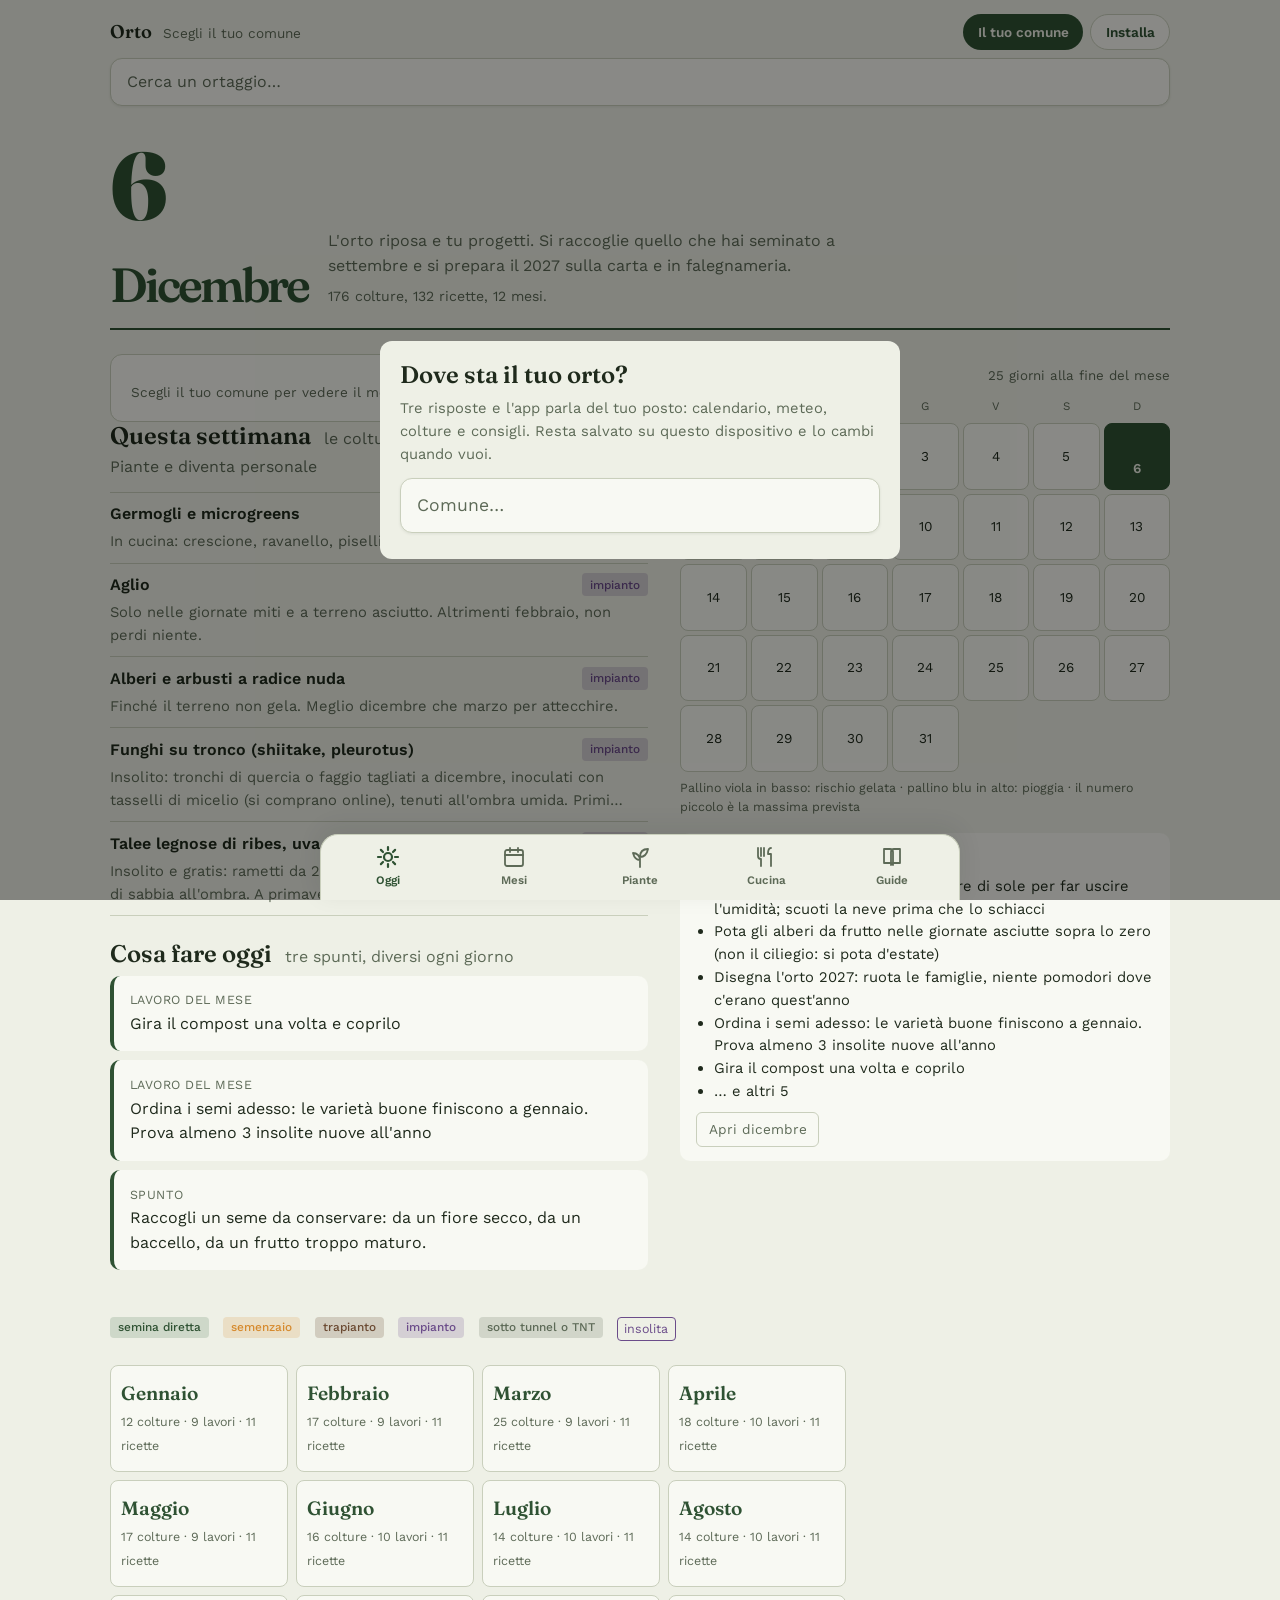
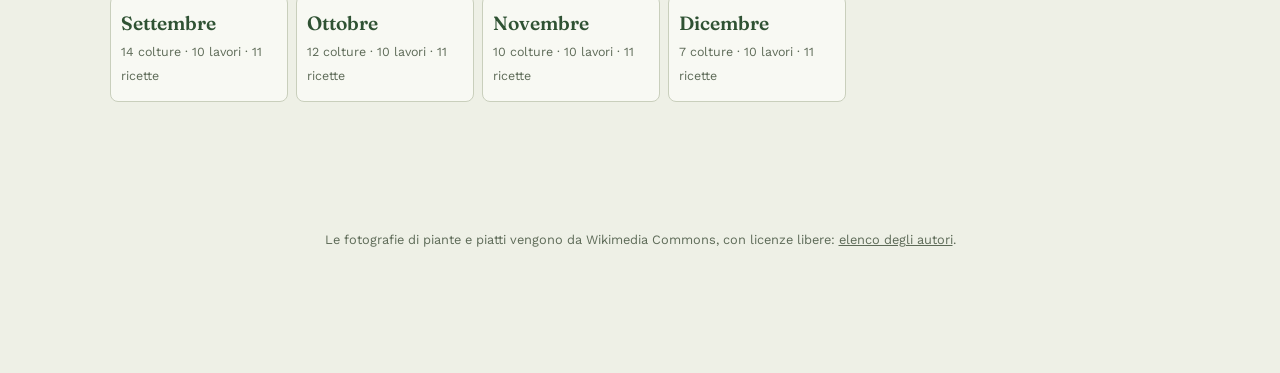
==== index.html @ 4b7be904 "App assistente: barra in basso (Oggi, Mesi, Piante, Cucina, Guide), Oggi con 'Questa settimana' e al" ====
<!DOCTYPE html>
<html lang="it">
<head>
<meta charset="utf-8">
<meta name="viewport" content="width=device-width, initial-scale=1">
<title>Orto</title>
<meta name="description" content="Orto: il calendario del tuo orto, comune per comune. Piante, meteo, ricette e guide per tutto l'anno.">
<meta name="application-name" content="Orto">
<meta name="apple-mobile-web-app-title" content="Orto">
<meta name="apple-mobile-web-app-capable" content="yes">
<meta name="mobile-web-app-capable" content="yes">
<meta name="theme-color" content="#2F5233">
<link rel="icon" type="image/png" href="img/icona-64.png">
<link rel="apple-touch-icon" sizes="180x180" href="img/icona-180.jpg">
<link rel="manifest" href="manifest.json">
<link rel="preconnect" href="https://fonts.googleapis.com">
<link rel="preconnect" href="https://fonts.gstatic.com" crossorigin>
<link href="https://fonts.googleapis.com/css2?family=Fraunces:opsz,wght@9..144,400;9..144,600;9..144,800&family=Work+Sans:wght@400;500;600&display=swap" rel="stylesheet">
<link rel="stylesheet" href="css/stile.css">
</head>
<body>

<header class="testata">
  <div class="marchio"><h1>Orto</h1><small id="testata-luogo">Scegli il tuo comune</small></div>
  <div class="azioni"><button class="installa" id="btn-comune">Il tuo comune</button><button class="installa secondario" id="btn-installa">Installa</button></div>
</header>
<div class="cerca">
  <input type="search" id="cerca-input" placeholder="Cerca un ortaggio…" autocomplete="off" autocapitalize="off" autocorrect="off" spellcheck="false" aria-label="Cerca un ortaggio" enterkeyhint="search">
  <div class="cerca-risultati" id="cerca-risultati" hidden></div>
</div>
<div class="modale" id="modale" hidden>
  <div class="modale-box">
    <h2>Metti Orto sul telefono</h2>
    <p class="muto">Aggiungila alla schermata Home: si apre come un'app, con l'icona del cesto.</p>
    <div class="modale-azioni"><button id="btn-pwa" class="primario" hidden>Installa come app</button></div>
    <details open><summary>iPhone / iPad (Safari)</summary>
      <ol><li>Apri questa pagina in Safari.</li><li>Tocca Condividi (il quadrato con la freccia).</li><li>Tocca "Aggiungi alla schermata Home".</li><li>Il nome è già "Orto": tocca Aggiungi.</li></ol></details>
    <details><summary>Android (Chrome)</summary>
      <ol><li>Apri questa pagina in Chrome.</li><li>Tocca i tre puntini in alto a destra.</li><li>Tocca "Aggiungi a schermata Home" o "Installa app".</li><li>Conferma.</li></ol></details>
    <button class="chiudi" id="btn-chiudi">Chiudi</button>
  </div>
</div>

<div class="modale" id="modale-comune" hidden>
  <div class="modale-box">
    <h2>Dove sta il tuo orto?</h2>
    <p class="muto">Tre risposte e l'app parla del tuo posto: calendario, meteo, colture e consigli. Resta salvato su questo dispositivo e lo cambi quando vuoi.</p>
    <div class="cerca" style="padding:0;margin:.6rem 0">
      <input type="search" id="comune-input" placeholder="Comune…" autocomplete="off" autocapitalize="off" autocorrect="off" spellcheck="false" aria-label="Cerca il tuo comune" enterkeyhint="search">
      <div class="cerca-risultati" id="comune-risultati" hidden></div>
    </div>
    <div id="comune-scelto" hidden>
      <p id="comune-riep"></p>
      <p class="passo"><b>Com'è messo l'orto?</b> <span class="muto">Il gelo dipende più da questo che dal comune.</span></p>
      <div class="mp-bottoni scelte" id="esp-bottoni">
        <button data-esp="pianura">Pianura aperta</button>
        <button data-esp="pendio">Pendio o collina</button>
        <button data-esp="fondovalle">Fondovalle o vicino all'acqua</button>
        <button data-esp="costa">Vicino al mare o in città</button>
      </div>
      <p class="passo"><b>Dove coltivi?</b></p>
      <div class="mp-bottoni scelte" id="amb-bottoni">
        <button data-amb="campo">Campo aperto</button>
        <button data-amb="vasi">Vasi, cassoni, balcone</button>
        <button data-amb="idroponica">Idroponica</button>
      </div>
      <p class="passo"><b>Che terra hai?</b> <span class="muto">Bagnala e strizzala: se fa un salsicciotto è argillosa, se si sbriciola è sabbiosa. In idroponica salta pure.</span></p>
      <div class="mp-bottoni scelte" id="terra-bottoni">
        <button data-terra="argillosa">Argillosa<br><small>pesante, fa zolle</small></button>
        <button data-terra="sabbiosa">Sabbiosa<br><small>sciolta, drena subito</small></button>
        <button data-terra="media">Media<br><small>una via di mezzo</small></button>
        <button data-terra="calcarea">Calcarea<br><small>chiara, sassi bianchi</small></button>
      </div>
      <div class="modale-azioni"><button id="comune-salva" class="primario">Adatta</button></div>
    </div>
    <button class="chiudi" id="comune-chiudi">Chiudi</button>
  </div>
</div>

<div class="modale" id="modale-pianta" hidden>
  <div class="modale-box modale-pianta">
    <div class="mp-testa"><h2 id="mp-titolo"></h2><button class="mia" id="mp-mia" aria-pressed="false" hidden>La coltivi? Segnala</button><button class="chiudi-x" id="mp-chiudi" aria-label="Chiudi">×</button></div>
    <div class="mp-foto" id="mp-foto"></div>
    <div class="mp-sub" id="mp-sub" hidden></div>
    <div class="mp-bottoni" id="mp-bottoni">
      <button data-sez="semina">Quando seminare?</button>
      <button data-sez="cons">Consociazioni</button>
      <button data-sez="conserva">Conservazione</button>
      <button data-sez="ricette">Ricette</button>
      <button data-sez="storia">Storia e curiosità</button>
      <button data-sez="semi">Dove comprare i semi</button>
    </div>
    <div class="mp-corpo" id="mp-corpo"></div>
  </div>
</div>

<div id="allarme" class="allarme" hidden></div>
<nav class="schede" role="tablist" aria-label="Mesi" id="tablist"></nav>
<main class="finestra" id="finestra"></main>

<template id="tpl-costruire">
<section class="pannello" id="p-costruire" role="tabpanel" aria-labelledby="t-costruire">
<div class="mese-testa"><div class="mese-nome">Costruire</div><p>Impianto di irrigazione fatto in casa, tunnel e serre fredde, e tutti i lavori di falegnameria che fanno rendere di più l'orto. Con misure, materiali e ordine dei passaggi.</p></div>
<div class="guida">
<div class="sommario">
  <a href="#irrigazione" data-anchor="g-irrigazione">Irrigazione a goccia</a>
  <a href="#tunnel" data-anchor="g-tunnel">Tunnel e serra fredda</a>
  <a href="#semenzaio" data-anchor="g-semenzaio">Semenzaio e letto caldo</a>
  <a href="#falegnameria" data-anchor="g-falegnameria">Falegnameria</a>
  <a href="#recinzione" data-anchor="g-recinzione">Volpi e ricci</a>
  <a href="#compost" data-anchor="g-compost">Compost</a>
</div>

<section id="g-irrigazione">
<h2>L'impianto di irrigazione a goccia, fatto in casa</h2>
<p>La goccia è l'unico sistema sensato su un terreno argilloso: l'acqua entra piano, non fa crosta e non scorre via. Ti dimezza il lavoro d'estate e ti fa risparmiare più di metà dell'acqua rispetto alla canna. Per un orto da 100–150 m² si fa in un pomeriggio con 150–250 €.</p>

<h3>Da dove prendi l'acqua</h3>
<ul>
  <li><b>Acquedotto.</b> La strada più semplice: un rubinetto da giardino, un riduttore di pressione, via. Costa qualcosa in bolletta ma funziona sempre.</li>
  <li><b>Cisterna di raccolta piovana (IBC da 1000 litri).</b> La classica cisterna bianca in gabbia, usata si trova a 40–80 €. Collegata alla grondaia di una tettoia: 50 m² di tetto con 30 mm di pioggia riempiono 1000 litri. Per andare a goccia serve pressione: o la cisterna sta almeno 1,5–2 m più in alto dell'orto (a gravità, con gocciolatori "a bassa pressione" o manichetta forata), oppure ci metti una pompetta.</li>
  <li><b>Fiume o pozzo.</b> Serve una pompa (a immersione da 300–500 W, 60–120 €) con un filtro a rete prima e un filtro a dischi dopo, perché l'acqua di fiume porta sabbia che intasa i gocciolatori in una settimana. Attenzione: prelevare da un corso d'acqua pubblico richiede una concessione della Regione; per uso familiare piccolo di solito è una pratica semplice, ma informati in Comune prima di mettere un tubo nel fiume.</li>
</ul>

<h3>La lista della spesa (orto 10 × 12 m, 8 aiuole)</h3>
<div class="scroll"><table>
<tr><th>Pezzo</th><th>Quanto</th><th>A cosa serve</th></tr>
<tr><td>Programmatore a batteria, 1 via, da rubinetto</td><td>1</td><td>Apre e chiude da solo. I modelli semplici a manopola costano 25–40 €.</td></tr>
<tr><td>Filtro a dischi 3/4", 120 mesh</td><td>1</td><td>Obbligatorio: senza filtro i gocciolatori si intasano.</td></tr>
<tr><td>Riduttore di pressione 1,5 bar</td><td>1</td><td>L'acquedotto arriva a 3–5 bar, l'ala gocciolante ne vuole 1–1,5.</td></tr>
<tr><td>Tubo in polietilene 25 mm</td><td>25 m</td><td>Linea principale lungo il lato dell'orto.</td></tr>
<tr><td>Ala gocciolante 16 mm, gocciolatori ogni 30 cm da 2 l/h</td><td>100 m</td><td>Una o due righe per aiuola. Si compra a rotolo.</td></tr>
<tr><td>Raccordi a compressione 25 mm: gomiti, tee, tappo finale</td><td>3–5</td><td>Per girare gli angoli e chiudere la linea.</td></tr>
<tr><td>Prese a staffa 25 → 16 mm con rubinetto</td><td>8</td><td>Una per aiuola, così chiudi le aiuole vuote.</td></tr>
<tr><td>Tappi finali 16 mm (o si ripiega il tubo e si ferma con un pezzo di tubo)</td><td>16</td><td>Fine di ogni ala.</td></tr>
<tr><td>Picchetti fermatubo</td><td>40</td><td>Tengono l'ala a terra.</td></tr>
</table></div>

<h3>Come si monta, in ordine</h3>
<ol>
  <li>Disegna l'orto su un foglio con le aiuole e misura. La linea principale corre lungo il lato corto, le ali partono in perpendicolare e coprono le aiuole.</li>
  <li>Al rubinetto monta in sequenza: programmatore → filtro → riduttore di pressione → tubo da 25 mm. In quest'ordine, non in un altro.</li>
  <li>Stendi il tubo da 25 mm al sole per un'ora prima di lavorarlo: si ammorbidisce e i raccordi a compressione entrano senza bestemmiare.</li>
  <li>Fora il tubo da 25 mm con la punta apposita (o un trapano con punta da 4 mm) dove parte ogni aiuola e infila la presa a staffa con rubinetto.</li>
  <li>Taglia le ali gocciolanti a misura e infilale sulla presa. Ferma a terra con i picchetti ogni 1,5 m. Su aiuole larghe 1–1,2 m fai due righe a 40 cm dai bordi.</li>
  <li>Prima di chiudere le estremità delle ali, apri l'acqua un minuto e lascia uscire sabbia e trucioli. Poi tappa.</li>
  <li>Prova: l'acqua deve gocciolare uniforme dalla prima all'ultima ala. Se la fine è secca, la linea è troppo lunga (oltre 60–70 m per ala) o la pressione è bassa.</li>
  <li>Programma: in estate su argilla bastano 30–45 minuti ogni 2 giorni al mattino presto. Meglio raro e lungo che ogni giorno per poco: le radici vanno giù a cercare l'acqua.</li>
</ol>
<div class="box"><b>Pacciama sopra la goccia</b>Paglia o erba secca sopra l'ala gocciolante: l'acqua non evapora, la plastica dura il triplo perché non prende sole, e le erbacce non nascono.</div>

<h3>Versione a gravità dalla cisterna, senza pompa</h3>
<ol>
  <li>Metti l'IBC su un basamento di blocchi o su un cavalletto in legno robusto (1000 litri sono una tonnellata: pali 10 × 10 cm, base 1,2 × 1,2 m, controventata) alto almeno 1 m; ogni metro di altezza dà 0,1 bar.</li>
  <li>Dal rubinetto in basso dell'IBC: filtro a dischi → programmatore a batteria adatto a bassa pressione (esistono, cercali "per cisterna/serbatoio") → tubo 16 mm.</li>
  <li>Usa gocciolatori "a bassa pressione" oppure manichetta forata a nastro (tape) da 8 mil: funzionano da 0,2 bar. L'ala gocciolante classica a 0,1 bar non basta.</li>
  <li>Tieni le linee corte (max 20–25 m ciascuna) e in piano o leggermente in discesa.</li>
</ol>

<div class="link-guida"><b>Guide con foto e schemi</b><a href="https://www.mondoirrigazione.it/blog/impianto-irrigazione-goccia-orto-realizzarlo-fai/" target="_blank" rel="noopener">Mondoirrigazione — Impianto a goccia per l'orto, guida con dimensionamento dei tubi</a><a href="https://www.irrifarma.it/blog/post/impianto-a-goccia-per-orto-guida-completa-fai-da-te" target="_blank" rel="noopener">Irrifarma — Impianto a goccia per orto, guida completa fai da te</a><a href="https://www.bestprato.com/green/realizzare-un-impianto-di-irrigazione-goccia-a-goccia/" target="_blank" rel="noopener">Bestprato — Realizzare un impianto a goccia in 6 fasi</a><a href="https://www.coseecase.it/giardino/irrigazione-a-goccia-per-lorto-una-guida-su-come-realizzare-un-impianto/" target="_blank" rel="noopener">Cose e Case — Irrigazione a goccia per l'orto, tutorial dalla progettazione alla posa</a></div>
<h3>L'alternativa antica: le olle</h3>
<p>Vasi di terracotta non smaltata interrati fino al collo, riempiti d'acqua e coperti con un piattino: l'argilla porosa rilascia acqua lentamente proprio dove servono le radici. Perfetti per zucche, pomodori e melanzane. Ne fai uno con due vasi da 20 cm incollati bocca a bocca con silicone e il foro del fondo chiuso con un tappo. Si riempiono ogni 3–5 giorni.</p>
<div class="link-guida"><b>Come si fa un'olla, con le foto</b><a href="https://www.promessedefleurs.it/consigli-piante-giardino/tutorial/creare-un-olla-fai-da-te-per-irrigare-il-giardino/" target="_blank" rel="noopener">Promesse di fiori — Creare un'olla fai da te (tutorial illustrato)</a><a href="https://www.rigeneriamoterritorio.it/ollas-tecnica-delle-anfore-interrate/" target="_blank" rel="noopener">Rigeneriamo il territorio — Le ollas: come funzionano e come farle</a></div>
</section>

<section id="g-tunnel">
<h2>Tunnel, serra fredda, tessuto non tessuto: che cosa sono e quale ti serve</h2>
<p>Dove l'inverno è vero, la stagione senza gelo dura circa sei mesi; sulle coste quasi tutto l'anno. Ovunque tu sia, ogni protezione che aggiungi ti regala uno o due mesi in più, davanti e dietro. In ordine di costo e impegno:</p>

<h3>1. Tessuto non tessuto (TNT)</h3>
<p>Un velo bianco in polipropilene, leggerissimo, fa passare acqua, aria e luce e tiene 2–4 °C in più sotto. Si appoggia direttamente sulle piante (spinaci, insalate, fave) o su archetti. Quello da 17 g/m² serve contro gli insetti e le gelate leggere, quello da 30 g/m² per l'inverno. Costa 0,30–0,50 € al m². Dura 2–3 stagioni se lo asciughi e lo ripieghi. È la cosa migliore che puoi comprare per l'orto in montagna.</p>

<h3>2. Tunnel basso (o "tunnellino")</h3>
<p>Una serie di archetti alti 50–70 cm sopra un'aiuola, coperti di film di plastica o di TNT. Guadagni 4–8 °C di notte e tanta luce di giorno. Ci fai insalate fino a dicembre, semini a febbraio, trapianti pomodori a fine aprile. È la protezione più utile in rapporto al prezzo (15–30 € per 5 metri).</p>
<h4>Come si costruisce</h4>
<ol>
  <li>Aiuola larga 1–1,2 m. Archetti da 2,2–2,5 m di lunghezza: tondino di ferro zincato da 6 mm (dura per sempre) o tubo in polietilene da 20 mm (più economico, si piega da solo). Ne serve uno ogni 80–100 cm.</li>
  <li>Infila le due estremità nel terreno per 25–30 cm ai bordi dell'aiuola. Con il tubo PE, prima pianta due tondini di ferro da 40 cm e infila il tubo sopra: non si sposta col vento.</li>
  <li>Sopra gli archetti tira uno spago da un capo all'altro (colmo) per impedire al film di afflosciarsi con la neve.</li>
  <li>Stendi il film (150 micron, il "termico" trattiene più calore) o il TNT. Ai lati lunghi seppelliscilo con la terra o fermalo con sassi e assi; alle due testate lega il telo a un picchetto in modo da poterlo aprire.</li>
  <li>Gestione: apri le testate ogni mattina sopra i 15–18 °C e chiudi al tramonto. Un tunnel chiuso al sole di marzo arriva a 40 °C e cuoce le insalate. Innaffia: la pioggia non entra.</li>
</ol>

<div class="link-guida"><b>Tunnel basso: guide e video</b><a href="https://www.florablog.it/2011/02/15/video-costruire-un-tunnel-per-lorto-con-i-tubi-di-polietilene/" target="_blank" rel="noopener">FloraBlog — Video: costruire un tunnel con i tubi di polietilene</a><a href="https://www.cosedicasa.com/casa-in-fiore/orto/vantaggi-come-costruire-tunnel-serra-per-orto-fai-da-te-29174" target="_blank" rel="noopener">Cose di Casa — Come costruire un tunnel serra per l'orto</a><a href="https://www.ideegreen.it/come-costruire-una-serra-tunnel-12924.html" target="_blank" rel="noopener">Idee Green — Come costruire una serra tunnel con archetti</a></div>
<h3>3. Serra fredda a tunnel (tunnel alto)</h3>
<p>Ci si entra in piedi: 3 × 6 m o più, archi in tubo PE da 32 mm o in ferro, film da 200 micron. "Fredda" perché non ha riscaldamento: dentro d'inverno fa comunque sotto zero nelle notti serene, ma di giorno il terreno si scalda e la differenza è enorme. Costa 300–600 € in kit o la metà se la fai da te. Vale la pena se vuoi pomodori a giugno invece che a fine luglio e insalate tutto l'inverno.</p>
<h4>Versione fai-da-te con base in legno</h4>
<ol>
  <li>Base rettangolare 3 × 6 m in travetti di castagno o larice 8 × 8 cm, angoli a mezzo legno o con staffe zincate, fissata a terra con picchetti in tondino da 12 mm lunghi 60 cm.</li>
  <li>Ogni 1 m lungo i lati lunghi pianta un tondino da 12 mm alto 50 cm, all'esterno del travetto, e fissalo con una fascetta metallica.</li>
  <li>Infila su ogni coppia di tondini un tubo PE da 32 mm lungo 5,5 m: fa l'arco da solo, alto circa 2 m al centro.</li>
  <li>Al colmo fissa un tubo (o un listello 3 × 5) che unisce tutti gli archi con fascette: senza, gli archi si aprono a ventaglio con il vento.</li>
  <li>Le due testate in legno: telaio con una porta (anche una porta vecchia) e una finestra apribile in alto per sfiatare.</li>
  <li>Tira il film 200 micron in un giorno tiepido e senza vento, fissalo alla base con listello e viti sopra un giro di film (non con le puntine: strappa). Sui tubi PE, prima, un giro di nastro o vecchio TNT: il PE nero al sole scalda e brucia il film.</li>
</ol>

<div class="link-guida"><b>Serra a tunnel: guide passo passo</b><a href="https://www.coltivarefacile.it/00846_costruire-un-tunnel-serra.html" target="_blank" rel="noopener">Coltivare Facile — Tunnel serra: guida completa per costruirlo</a><a href="https://passioneinverde.edagricole.it/costruire-una-serra-a-tunnel-per-lorto/" target="_blank" rel="noopener">Passione in verde — Costruire una serra a tunnel per l'orto (con foto)</a><a href="http://community.growtheplanet.com/it/blog/impara/articolo/218/come-costruire-un-tunnel-per-l-orto" target="_blank" rel="noopener">Grow The Planet — Come costruire un tunnel per l'orto</a></div>
<h3>4. Cassone freddo</h3>
<p>Una cassa bassa con il coperchio trasparente inclinato verso sud. È la scatola più calda che puoi avere senza corrente: dentro, a febbraio, semini lattughe, ravanelli, cavoli e ci tieni le piantine prima del trapianto. Trovi il progetto in falegnameria, qui sotto.</p>

<div class="box"><b>Quale ti serve, in pratica</b>Primo anno: 30 m di TNT da 30 g e due tunnel bassi. Secondo anno: il cassone freddo. Terzo anno, se hai preso gusto: la serra a tunnel. Comprare la serra il primo anno è il modo classico di lasciarla vuota.</div>
</section>

<section id="g-semenzaio">
<h2>Semenzaio in casa e letto caldo</h2>
<p>In gran parte d'Italia i pomodori seminati direttamente in campo maturano troppo tardi. Le piantine si fanno in casa a fine inverno e si trapiantano a gelate finite: si raccoglie con un mese e mezzo d'anticipo.</p>
<h3>Semenzaio in casa, senza spendere</h3>
<ol>
  <li>Contenitori: vaschette del gelato, cartoni delle uova, vasetti di yogurt bucati sotto. Vanno bene tutti.</li>
  <li>Terriccio: uno da semina (fine, senza concime) o metà terriccio universale setacciato e metà sabbia di fiume.</li>
  <li>Semina a 0,5–1 cm, bagna con lo spruzzino, copri con un sacchetto trasparente finché non nasce.</li>
  <li>Per peperoni, melanzane e pomodori servono 22–26 °C per germinare: sopra il frigo, vicino alla stufa, o un tappetino riscaldante (20 €).</li>
  <li>Appena nate, luce: il davanzale a sud non basta a marzo e le piantine si allungano come fili. Un tubo LED da 20 W a 10 cm dalle piantine, 14 ore al giorno, risolve.</li>
  <li>Quando hanno la seconda coppia di foglie vere, rinvasa in vasetti da 8–10 cm.</li>
  <li>Due settimane prima del trapianto portale fuori di giorno e dentro di notte, poi fuori sempre: si chiama indurimento, senza le piante bruciano al primo sole.</li>
</ol>
<h3>Il letto caldo: il "riscaldamento" dei contadini</h3>
<p>Dentro il cassone freddo, uno strato di 40 cm di letame fresco di cavallo (o pecora) con paglia, pressato, coperto da 15 cm di terriccio. Il letame fermenta e scalda il terreno a 25–30 °C per 3–4 settimane: ci semini a fine gennaio quello che altrimenti seminerai a marzo. Se hai un allevatore vicino, il letame fresco lo regalano.</p>
<div class="link-guida"><b>Letto caldo: guide illustrate</b><a href="https://www.terranuova.it/come-fare/costruire-un-semenzaio-a-letto-caldo" target="_blank" rel="noopener">Terra Nuova — Costruire un semenzaio a letto caldo</a><a href="https://www.superverde.it/semenzaio-a-letto-caldo/" target="_blank" rel="noopener">Superverde — Semenzaio a letto caldo, guida completa</a><a href="https://www.garden4us.it/blog/semenzaio-a-letto-caldo/" target="_blank" rel="noopener">Garden4us — Semenzaio a letto caldo in 5 passi</a><a href="https://www.cosedicasa.com/casa-in-fiore/orto/i-cassoni-protettivi-acquistare-o-costruire-il-piu-adatto-37927" target="_blank" rel="noopener">Cose di Casa — I cassoni protettivi: freddo, a letto caldo, riscaldato</a></div>
</section>

<section id="g-falegnameria">
<h2>Falegnameria per l'orto</h2>
<p>Ogni progetto è pensato per essere fatto con sega, trapano avvitatore e squadra. Prima, tre cose sul legno.</p>
<div class="box">
<b>Che legno usare</b>
<ul>
  <li><b>Castagno</b>: il migliore per l'orto e lo trovi in zona. A contatto con la terra dura 15–20 anni senza nessun trattamento. Chiedi in segheria le tavole "di sciavero" o di seconda scelta: costano la metà.</li>
  <li><b>Robinia (acacia)</b>: ancora più dura del castagno per i pali. Larice e douglas vanno bene per cassoni e strutture.</li>
  <li><b>Abete e pino grezzi</b>: economici ma in terra marciscono in 3–4 anni. Vanno bene per cassette, tavoli e ciò che non tocca il suolo, meglio con una mano di olio di lino cotto.</li>
  <li><b>Da evitare</b>: legno impregnato in autoclave di vecchio tipo (verdino) e traversine ferroviarie a contatto con gli ortaggi; pallet con il marchio "MB" (fumigati con bromuro): quelli "HT" invece vanno bene.</li>
  <li>Viti: inox A2 o zincate a caldo, a testa svasata, con foro guida sul castagno (spacca).</li>
</ul>
</div>

<details class="progetto"><summary><h3>Aiuola rialzata 120 × 240 cm</h3><span class="diff">facile · 2 ore · 70–120 €</span><small>La risposta all'argilla: terra che drena, scalda prima e non si calpesta.</small></summary><div class="corpo">
<h4>Materiali</h4>
<ul><li>Tavole di castagno spessore 4 cm × altezza 20 cm: 4 da 240 cm e 4 da 112 cm (due giri = 40 cm di altezza)</li><li>4 pali angolari 7 × 7 cm lunghi 60 cm (20 cm vanno interrati)</li><li>Viti inox 6 × 80 mm, 32 pezzi</li><li>Facoltativo: un listello 3 × 10 sul bordo superiore come "seduta"</li></ul>
<h4>Costruzione</h4>
<div class="schema">   240 cm
 ┌──────────────────────────┐
 │▓                        ▓│  ▓ = palo angolare 7×7
 │                          │  tavole 4×20, due giri
 │                          │  altezza finita 40 cm
 │▓                        ▓│
 └──────────────────────────┘ 120 cm</div>
<ol><li>Segna sul terreno il rettangolo e livella grossolanamente.</li><li>Avvita le tavole lunghe ai pali, con i pali all'interno degli angoli, prima un giro poi il secondo.</li><li>Aggiungi le tavole corte: chiudi il rettangolo. Controlla le diagonali: devono essere uguali.</li><li>Posiziona, batti i pali nel terreno per 20 cm con la mazza (tavola di legno sopra per non spaccare).</li><li>Riempimento a strati dal basso: 10 cm di rami e potature, 10 cm di foglie o erba, poi terra dell'orto mescolata a compost 2:1 fino a 5 cm dal bordo. Il primo anno si abbassa: rabbocca.</li></ol>
<p>Non foderare il fondo con plastica: le radici devono scendere.</p>
<div class="link-guida"><b>Guide con foto passo passo</b><a href="https://www.obi.ch/it/magazine/giardino/aiuole/costruire-un-aiuola-rialzata-in-legno" target="_blank" rel="noopener">OBI — Costruire un'aiuola rialzata in legno (foto di ogni passaggio)</a><a href="https://www.obi.ch/it/magazine/giardino/aiuole/riempire-aiuola-rialzata" target="_blank" rel="noopener">OBI — Riempire correttamente l'aiuola rialzata</a><a href="https://www.stihl.it/it/diy-stihl/costruzioni-in-legno-fai-da-te/decorazione-giardino-fai-da-te/aiuola-rialzata-fai-da-te" target="_blank" rel="noopener">STIHL — Aiuola rialzata fai da te con tavole o tronchi</a></div>
</div></details>

<details class="progetto"><summary><h3>Cassone freddo 120 × 80 cm con coperchio</h3><span class="diff">medio · mezza giornata · 60–150 €</span><small>Piantine da febbraio, insalate tutto l'inverno, rifugio per le aromatiche delicate.</small></summary><div class="corpo">
<h4>Materiali</h4>
<ul><li>Tavole 2,5 × 20 cm: lato posteriore alto 45 cm (2 tavole + 1 tagliata), lato anteriore 30 cm, fianchi tagliati in obliquo da 45 a 30 cm</li><li>4 montanti angolari 4 × 4 cm</li><li>Coperchio: una vecchia finestra a vetro (chiedi a chi cambia gli infissi: le regalano) oppure un telaio in listelli 3 × 5 con policarbonato alveolare 6 mm (25–35 € il foglio)</li><li>2 cerniere robuste, 1 asta o catenella per tenerlo aperto</li></ul>
<h4>Costruzione</h4>
<div class="schema">  vista di lato (fianco)
        ┌─────────── coperchio inclinato verso SUD
  45 cm │╲
        │  ╲ 
        │    ╲ 30 cm
        └──────┘
   NORD          SUD</div>
<ol><li>Taglia i due fianchi con il lato obliquo: da 45 cm dietro a 30 cm davanti, su 80 cm di profondità.</li><li>Avvita fronte e retro ai montanti angolari, poi i fianchi.</li><li>Appoggia il coperchio e fissa le cerniere sul lato alto (nord).</li><li>Sigilla le fessure interne con strisce di gomma o silicone: il freddo entra da lì.</li><li>Mettilo con il coperchio verso sud, addossato a un muro se puoi (di notte il muro restituisce calore).</li></ol>
<p>Regola d'oro: nelle giornate di sole alza il coperchio di 10 cm, altrimenti a marzo dentro fa 45 °C. Nelle notti sotto −5 copri con una coperta vecchia.</p>
<div class="link-guida"><b>Guide con foto</b><a href="https://www.terranuova.it/come-fare/costruire-un-semenzaio-a-letto-caldo" target="_blank" rel="noopener">Terra Nuova — Semenzaio a letto caldo dentro il cassone</a><a href="https://www.cosedicasa.com/casa-in-fiore/orto/i-cassoni-protettivi-acquistare-o-costruire-il-piu-adatto-37927" target="_blank" rel="noopener">Cose di Casa — Tipi di cassone e come si costruiscono</a></div>
</div></details>

<details class="progetto"><summary><h3>Compostiera a tre scomparti con i pallet</h3><span class="diff">facile · 2 ore · 0–30 €</span><small>Tre scomparti: uno da riempire, uno che matura, uno pronto da usare.</small></summary><div class="corpo">
<h4>Materiali</h4>
<ul><li>7 pallet marchiati HT (mai MB), della stessa misura (120 × 80 il più comune)</li><li>Viti 5 × 80 o fil di ferro zincato spesso</li><li>Facoltativo: 3 pallet in più tagliati per fare gli sportelli anteriori</li></ul>
<h4>Costruzione</h4>
<div class="schema"> ┌────┬────┬────┐  vista dall'alto
 │ 1  │ 2  │ 3  │  4 pallet come divisori/fianchi
 │    │    │    │  3 pallet come fondo-schiena
 └────┴────┴────┘  fronte aperto (o sportelli)</div>
<ol><li>Pianta i 4 pallet divisori in verticale, in fila, a 120 cm l'uno dall'altro.</li><li>Avvita dietro i 3 pallet di schiena.</li><li>Il fronte lo lasci aperto per girare facilmente, o metti tavole sfilabili in due guide.</li><li>Sistema la compostiera all'ombra, su terra nuda (i vermi salgono da sotto), vicino all'orto ma non sottovento della casa.</li></ol>
<div class="link-guida"><b>Guide con foto</b><a href="https://www.coltivarefacile.it/006303_compostiera-bancali.html" target="_blank" rel="noopener">Coltivare Facile — Compostiera fai da te con pallet</a><a href="https://www.oleomac.it/it-it/idee-verdi/compostiera-da-giardino-fai-da-te-consigli-pratici-costruirla/" target="_blank" rel="noopener">Oleo-Mac — Compostiera da giardino fai da te in legno</a><a href="https://faidatemania.pianetadonna.it/come-costruire-una-compostiera-con-il-pallet-376023.html" target="_blank" rel="noopener">Fai da te Mania — Compostiera con il pallet, passo passo</a></div>
</div></details>

<details class="progetto"><summary><h3>Spalliera per pomodori e fagioli ("alla fiorentina")</h3><span class="diff">facile · 1 ora · 20–40 €</span><small>Pali e fili: si monta in un'ora e regge 10 m di pomodori.</small></summary><div class="corpo">
<ul><li>Pali di castagno o robinia Ø 6–8 cm, alti 2,2 m (interrati 40 cm), uno ogni 2,5 m</li><li>Filo zincato da 2 mm o spago di juta grosso, 3–4 file orizzontali ogni 40 cm</li><li>Alle due estremità un tirante in filo fissato a un picchetto a 45° (altrimenti i pali si piegano quando i pomodori pesano)</li></ul>
<p>I pomodori si legano al filo man mano che crescono, con lo spago a "otto"; i fagioli rampicanti salgono da soli se gli metti fili verticali ogni 15 cm tra la fila bassa e quella alta. Per i cetrioli aggiungi una rete a maglia larga.</p>
<h4>Tepee di canne o pali per fagioli e zucche</h4>
<p>6–8 pali da 2,5 m legati in cima, base a cerchio di 1 m: 6 piante di fagiolo rampicante, o una zucca piccola che sale. Costa zero se hai le canne al fiume: tagliale d'inverno, quando sono secche.</p>
<div class="link-guida"><b>Guide e video</b><a href="https://www.ortodacoltivare.it/guide/tutori-pomodoro/" target="_blank" rel="noopener">Orto da coltivare — Tutori per i pomodori: piramide, tenda, rete, filo (con video)</a><a href="https://www.unorsoincampagna.com/come-legare-i-pomodori-con-il-filo/" target="_blank" rel="noopener">Un orso in campagna — Pali e filo zincato: come legare i pomodori con il filo</a><a href="https://passioneinverde.edagricole.it/come-scegliere-i-tutori-per-lorto/" target="_blank" rel="noopener">Passione in verde — Come scegliere i tutori per l'orto (video tutorial)</a><a href="https://www.youtube.com/watch?v=evTwy5mQnb0" target="_blank" rel="noopener">YouTube — Tutori pomodori: sostegni fai da te per l'orto</a></div>
</div></details>

<details class="progetto"><summary><h3>Torre per patate o fragole 60 × 60 cm</h3><span class="diff">facile · 1 ora · 20–40 €</span><small>Cinque metri quadri di raccolto in mezzo metro quadro.</small></summary><div class="corpo">
<ul><li>4 pali 4 × 4 alti 80 cm e tavole 2 × 15 cm lunghe 60 cm (16 pezzi)</li></ul>
<ol><li>Avvita solo il primo giro di tavole ai 4 pali: un quadro 60 × 60 alto 15 cm.</li><li>Metti 5 patate da seme su 10 cm di terra e copri con 10 cm.</li><li>Ogni volta che i germogli superano i 15 cm, avvita un altro giro di tavole e rincalza fino a lasciare fuori le punte. Ripeti fino in cima.</li><li>A raccolta svita dal basso: le patate cadono senza scavare.</li></ol>
<p>Per le fragole: stesso cassone ma con fori Ø 6 cm nelle tavole laterali, una piantina in ogni foro, terra dentro tutta subito e un tubo forato centrale per innaffiare.</p>
<div class="link-guida"><b>Guide con foto</b><a href="https://www.gardeniser.eu/it/e-learning/potato-tower" target="_blank" rel="noopener">Gardeniser — La torre di patate (schede illustrate)</a><a href="https://it.garden-landscape.com/potato-tower-guide-to-build-it-yourself-10757" target="_blank" rel="noopener">Garden-landscape — Torre di patate: istruzioni per costruirla</a></div>
</div></details>

<details class="progetto"><summary><h3>Cassette da semina e tavolo da rinvaso</h3><span class="diff">facile · 2 ore · 10–40 €</span><small>La schiena ti ringrazia e le piantine anche.</small></summary><div class="corpo">
<p><b>Cassette</b>: 40 × 30 × 8 cm in tavolette di abete da 1,5 cm, fondo con 3–4 tavolette distanziate di 5 mm per drenare, due maniglie di corda. Ne bastano sei.</p>
<p><b>Tavolo da rinvaso</b>: piano 120 × 60 cm a 90 cm da terra (l'altezza dell'anca), con un bordo di 10 cm su tre lati per non far cadere il terriccio, un ripiano sotto per i vasetti e un gancio laterale per il setaccio. Se lo metti addosso alla casetta, ci monti sopra una tettoia in policarbonato e diventa il posto dove tieni le piantine in aprile.</p>
</div></details>

<details class="progetto"><summary><h3>Essiccatoio solare per erbe, pomodori e mele</h3><span class="diff">medio · una giornata · 50–90 €</span><small>Il progetto "insolito": origano, pomodori secchi, chips di mela e funghi, senza corrente.</small></summary><div class="corpo">
<div class="schema">          ┌──────────┐ ← camera con 4 telai a rete
          │ ░░░░░░░░ │   e sfiato in alto
    ╱─────┘          │
 ╱  collettore nero  │   aria calda sale
╱  sotto policarbonato
 aria fresca entra dal basso</div>
<ul><li>Collettore: cassa piatta 100 × 50 × 10 cm, fondo in lamiera o legno dipinto di nero opaco, coperta con policarbonato, inclinata 45° verso sud, aperta in basso (con rete antinsetto).</li><li>Camera: cassa verticale 50 × 50 × 70 cm con 4 guide per telai a rete (rete da zanzariera in fibra su listelli 2 × 3), sportello davanti, sfiato con rete in alto.</li><li>Tutto in abete oliato tranne il fondo del collettore.</li></ul>
<p>In una giornata di sole di agosto arriva a 45–55 °C con l'aria che circola: i pomodori a metà in 2 giorni, l'origano in mezza giornata, le mele a fette in un giorno.</p>
<div class="link-guida"><b>Progetti con disegni e foto</b><a href="https://bricoportale.it/fai-da-te/costruzioni-fai-da-te/macchine/essiccatore-solare-fai-da-te/" target="_blank" rel="noopener">Bricoportale — Essiccatore solare fai da te in 15 passaggi (foto)</a><a href="https://www.terranuova.it/chiedi-all-esperto/essiccatore-fai-da-te-impariamo-a-costruirlo" target="_blank" rel="noopener">Terra Nuova — Essiccatore fai da te, progetto del Brace Research Institute</a><a href="https://www.greenme.it/casa-e-giardino/diy-upcycling/essiccatore-solare-alimenti-fai-da-te/" target="_blank" rel="noopener">greenMe — Essiccatore solare con legno di recupero (video)</a><a href="https://www.sagra.it/come-realizzare-un-essiccatore-solare-fai-da-te/" target="_blank" rel="noopener">Olio Sagra — Essiccatore solare semplice a scatola</a></div>
</div></details>

<details class="progetto"><summary><h3>Cassette nido, hotel per insetti e portattrezzi</h3><span class="diff">facile · 1 ora ciascuno · 5–20 €</span><small>Piccole cose che tolgono lavoro: una cinciallegra mangia centinaia di bruchi al giorno.</small></summary><div class="corpo">
<p><b>Cassetta nido per cinciallegra</b>: tavole grezze 2 cm, interno 12 × 12 cm, alta 25 cm, foro Ø 32 mm a 17 cm dal fondo, tetto inclinato sporgente, appesa a 2–3 m con il foro a est o sud-est, lontano dal cassone. Montala entro febbraio. Le cince ripuliscono cavoli e alberi dai bruchi.</p>
<p><b>Hotel per insetti</b>: cassa aperta davanti, divisa in scomparti: ceppo di legno duro con fori Ø 3–8 mm profondi 8 cm (api solitarie, che impollinano zucche e frutti), canne di bambù o di fiume tagliate, pigne, mattone forato. Esposto a sud, sotto una tettoia.</p>
<p><b>Portattrezzi</b>: due assi orizzontali a 1,6 m e 20 cm da terra sul muro della casetta, con coppie di pioli Ø 2 cm distanziati 8 cm sulla superiore: ogni attrezzo appeso per il manico, i taglienti in alto lontani dai piedi.</p>
<div class="link-guida"><b>Progetti con misure e disegni</b><a href="http://www.lipu.it/come-costruirsi-un-nido-artificiale" target="_blank" rel="noopener">LIPU — Come costruirsi un nido artificiale (tabella misure per specie)</a><a href="https://www.piemonteparchi.it/cms/index.php/ambiente/educazione-ambientale/item/737-un-nido-in-scatola" target="_blank" rel="noopener">Piemonte Parchi — Un nido in scatola: schema di taglio</a><a href="https://www.stihl.it/it/diy-stihl/costruzioni-in-legno-fai-da-te/nidi-fai-da-te/hotel-per-insetti" target="_blank" rel="noopener">STIHL — Hotel per insetti: istruzioni passo passo con foto</a><a href="https://www.houzz.it/magazine/come-realizzare-un-hotel-per-insetti-fai-da-te-stsetivw-vs~51159954" target="_blank" rel="noopener">Houzz — Mini hotel per insetti con materiali di recupero</a><a href="https://www.ortodacoltivare.it/guide/bugs-hotel/" target="_blank" rel="noopener">Orto da coltivare — Bug's hotel: casetta per insetti utili</a></div>
</div></details>
</section>

<section id="g-recinzione">
<h2>Volpi e ricci: chi entra nell'orto e cosa fare</h2>
<p>Da te gli unici ospiti sono la volpe e il riccio. Sono due casi opposti: la volpe va tenuta fuori, il riccio va fatto entrare.</p>
<h3>La volpe</h3>
<p>Non mangia le verdure: viene per i frutti maturi (fragole, uva, meloni, fichi caduti), per scavare dove sente vermi e lombrichi nel compost e nelle aiuole appena concimate, e soprattutto per le galline se le hai. Sposta le piantine appena trapiantate quando scava e lascia gli escrementi sempre nello stesso punto come segnale.</p>
<ul>
  <li><b>Recinzione</b>: rete a maglia 5 cm alta 1,2–1,5 m, con i 30 cm inferiori ripiegati verso l'esterno e interrati (la volpe scava sotto). Salta bene, quindi un filo elettrico a 15 cm da terra e uno in cima risolvono se la rete da sola non basta. Un cancello che si chiude sempre.</li>
  <li><b>Compost chiuso</b>: la compostiera con coperchio o con il fronte chiuso da assi. Niente carne, pesce, formaggi nel compost: è quello che la attira.</li>
  <li><b>Pollaio</b>: rete interrata 40 cm e chiusura serale automatica o manuale, senza eccezioni. Il 90% delle visite della volpe è per le galline.</li>
  <li><b>Fragole e piccoli frutti</b>: rete anti-uccelli a maglia fine sull'aiuola, tesa e fissata a terra: serve anche contro i merli.</li>
  <li><b>Dissuasori</b>: luci a sensore di movimento e irrigatore a sensore ("scarecrow") funzionano per qualche settimana, poi ci fa l'abitudine. Odori (pipì di cane, peperoncino) durano fino alla prima pioggia. Non usare esche o veleni: è illegale e ammazza anche il riccio e i tuoi gatti.</li>
</ul>
<h3>Il riccio</h3>
<p>È il miglior alleato che puoi avere: una notte mangia decine di lumache, limacce, larve e insetti. Non tocca le verdure. Quello che a volte sembra un danno del riccio (buchi nel terreno, insalate rosicchiate) è quasi sempre lumache o topi: il riccio non scava e non mangia foglie.</p>
<ul>
  <li><b>Lascia un passaggio</b>: un buco di 13 × 13 cm alla base della recinzione (una tegola rovesciata o un tubo largo) ogni 20 m. Se metti il filo elettrico basso, tienilo a 15 cm: il riccio ci passa sotto.</li>
  <li><b>Niente lumachicidi con metaldeide</b>: la lumaca avvelenata ammazza il riccio che la mangia. Se proprio serve, solo fosfato ferrico.</li>
  <li><b>Reti e recinti per le piante</b> sollevati da terra almeno 30 cm o ben tesi: nelle reti afflosciate il riccio resta impigliato e muore. Stessa cosa per le reti dei fagioli lasciate a terra d'inverno.</li>
  <li><b>Una casa</b>: una catasta di legna o di foglie secche in un angolo tranquillo, o una cassetta di legno 40 × 30 × 25 con l'ingresso a tunnel di 15 cm, coperta di foglie. Ci passa l'inverno da novembre a marzo. Non spostare cataste e mucchi di foglie in inverno.</li>
  <li><b>Acqua</b>: una ciotola bassa d'estate. Niente latte (gli fa male). Se lo trovi in giro di giorno in pieno inverno o vacillante, portalo a un centro recupero animali selvatici.</li>
  <li><b>Prima di tagliare l'erba alta o bruciare le potature</b>, guarda dentro: è lì che dorme.</li>
</ul>
<div class="link-guida"><b>Per approfondire</b><a href="https://www.ortodacoltivare.it/guide/riccio/" target="_blank" rel="noopener">Orto da coltivare — Il riccio, alleato dell'orto</a><a href="https://www.compo-hobby.it/manuale/cura-delle-piante/giardino/cura-del-giardino/ricci-in-giardino-guida" target="_blank" rel="noopener">Compo — Ricci in giardino: come accoglierli</a><a href="https://www.ortodacoltivare.it/difesa/insetti/lumache/" target="_blank" rel="noopener">Orto da coltivare — Lumache: difesa e fosfato ferrico</a></div>
</section>

<section id="g-compost">
<h2>Compost: la cura dell'argilla</h2>
<p>Ogni chilo di compost che metti trasforma un po' di argilla in terra da orto. La regola è metà "verde" (erba, scarti di cucina, letame) e metà "marrone" (foglie secche, paglia, cartone, trucioli), umido come una spugna strizzata, girato una volta al mese. In 6–9 mesi è pronto: scuro, che sa di bosco.</p>
<ul>
  <li>Sì: bucce, fondi di caffè, gusci d'uovo, erba, foglie, paglia, cartone marrone, cenere di legna (poca), letame.</li>
  <li>No: carne, pesce, formaggi, piante malate, erbacce in seme, agrumi in quantità, foglie di noce in quantità, cenere di carbone.</li>
  <li>Lombricompostaggio: una cassa da 60 × 40 con lombrichi rossi (Eisenia) in un angolo all'ombra ti dà un compost finissimo per il semenzaio.</li>
</ul>
</section>
</div>
</section>
</template>

<div class="frecce">
  <button class="freccia" id="prev" aria-label="Scheda precedente">‹</button>
  <div class="cen" id="pos"></div>
  <button class="freccia" id="next" aria-label="Scheda successiva">›</button>
</div>

<p class="crediti">Le fotografie di piante e piatti vengono da Wikimedia Commons, con licenze libere: <a href="crediti.html">elenco degli autori</a>.</p>

<nav class="barra-bassa" id="barra-bassa" aria-label="Sezioni principali">
  <button data-nav="oggi"><svg viewBox="0 0 24 24"><circle cx="12" cy="12" r="4"/><path d="M12 2v3M12 19v3M2 12h3M19 12h3M4.9 4.9l2.1 2.1M17 17l2.1 2.1M4.9 19.1 7 17M17 7l2.1-2.1"/></svg><span>Oggi</span></button>
  <button data-nav="mesi"><svg viewBox="0 0 24 24"><rect x="3" y="5" width="18" height="16" rx="2"/><path d="M3 10h18M8 3v4M16 3v4"/></svg><span>Mesi</span></button>
  <button data-nav="piante"><svg viewBox="0 0 24 24"><path d="M12 22V12M12 12c0-5 3-8 8-8-1 5-4 8-8 8ZM12 15c0-4-3-7-7-7 1 4 3 7 7 7Z"/></svg><span>Piante</span></button>
  <button data-nav="ricette"><svg viewBox="0 0 24 24"><path d="M4 3v8a3 3 0 0 0 3 3v7M7 3v8M10 3v8M17 3c-2 0-3 3-3 6h3v12"/></svg><span>Cucina</span></button>
  <button data-nav="guide"><svg viewBox="0 0 24 24"><path d="M4 4h6a3 3 0 0 1 3 3v13a2 2 0 0 0-2-2H4ZM20 4h-6a3 3 0 0 0-3 3v13a2 2 0 0 1 2-2h7Z"/></svg><span>Guide</span></button>
</nav>
<script src="js/mesi.js"></script>
<script src="js/ricette.js"></script>
<script src="js/schede.js"></script>
<script src="js/clima.js"></script>
<script src="js/semina.js"></script>
<script src="js/consigli.js"></script>
<script src="js/allevare.js"></script>
<script src="js/coltivare.js"></script>
<script src="js/app.js"></script>
</body>
</html>
---- css/stile.css ----
:root{
  --carta:#EEF0E6; --inchiostro:#1F2A1C; --muto:#5D6A57;
  --verde:#2F5233; --verde2:#3F6B44; --terra:#6B4A32; --zucca:#D68A2E; --viola:#6B4C8A;
  --riga:#C9CFBC; --scheda:#F8F9F3; --spunta:#2F5233; --ombra:rgba(31,42,28,.08);
}
@media (prefers-color-scheme: dark){
  :root:not([data-theme="light"]){
    --carta:#1A2118; --inchiostro:#E8EBDD; --muto:#A5AE9A;
    --verde:#8CC090; --verde2:#6FA574; --terra:#C9A483; --zucca:#E8A24A; --viola:#B69AD6;
    --riga:#35402F; --scheda:#232C20; --spunta:#8CC090; --ombra:rgba(0,0,0,.3);
  }
}
:root[data-theme="dark"]{
  --carta:#1A2118; --inchiostro:#E8EBDD; --muto:#A5AE9A;
  --verde:#8CC090; --verde2:#6FA574; --terra:#C9A483; --zucca:#E8A24A; --viola:#B69AD6;
  --riga:#35402F; --scheda:#232C20; --spunta:#8CC090; --ombra:rgba(0,0,0,.3);
}
*{box-sizing:border-box}
html,body{margin:0;background:var(--carta);color:var(--inchiostro)}
body{font-family:"Work Sans",system-ui,-apple-system,"Segoe UI",sans-serif;font-size:16px;line-height:1.55;-webkit-font-smoothing:antialiased;overflow-x:hidden}
h1,h2,h3,h4,.mese-nome{font-family:Fraunces,Georgia,"Times New Roman",serif;font-weight:600;line-height:1.15;margin:0}
a{color:var(--verde)}
button{font:inherit;color:inherit;cursor:pointer}
p{margin:0 0 .8rem}
table{border-collapse:collapse;width:100%;font-size:.93rem}
th,td{text-align:left;padding:.45rem .5rem;border-bottom:1px solid var(--riga);vertical-align:top}
th{font-weight:600}
.scroll{overflow-x:auto}

.testata{display:flex;justify-content:space-between;align-items:baseline;gap:1rem;padding:1rem 1.25rem .5rem;max-width:1100px;margin:0 auto}
.testata h1{font-size:1.15rem}
.testata small{color:var(--muto);font-size:.85rem}

.schede{display:flex;gap:.25rem;overflow-x:auto;scrollbar-width:none;padding:.25rem 1.25rem .75rem;max-width:1100px;margin:0 auto;border-bottom:1px solid var(--riga)}
.schede::-webkit-scrollbar{display:none}
.scheda{flex:0 0 auto;padding:.45rem .8rem;border:1px solid transparent;border-radius:999px;background:none;color:var(--muto);font-weight:500;font-size:.9rem;white-space:nowrap}
.scheda[aria-selected="true"]{background:var(--verde);color:var(--carta);border-color:var(--verde)}
.scheda.speciale{color:var(--terra)}
.scheda.speciale[aria-selected="true"]{background:var(--terra);color:var(--carta);border-color:var(--terra)}
.scheda:focus-visible{outline:2px solid var(--zucca);outline-offset:2px}

.finestra{position:relative;max-width:1100px;margin:0 auto;padding:0 1.25rem 6.5rem}
.pannello{display:none}
.pannello.attivo{display:block}
@media (prefers-reduced-motion:no-preference){
  .pannello.attivo{animation:entra .28s ease-out}
  @keyframes entra{from{opacity:0;transform:translateX(var(--dir,14px))}to{opacity:1;transform:none}}
}

.mese-testa{display:grid;grid-template-columns:auto 1fr;gap:1.25rem;align-items:end;padding:1.75rem 0 1.25rem;border-bottom:2px solid var(--verde)}
.mese-nome{font-size:clamp(3rem,10vw,6rem);font-weight:800;letter-spacing:-.03em;color:var(--verde);line-height:.85}
.mese-testa p{margin:0 0 .35rem;color:var(--muto);max-width:36em}
.clima{font-size:.88rem;color:var(--muto);margin-top:.5rem}
@media (max-width:640px){.mese-testa{grid-template-columns:1fr;gap:.5rem}}

.due{display:grid;grid-template-columns:1.3fr 1fr;gap:2.5rem;padding-top:1.5rem}
@media (max-width:820px){.due{grid-template-columns:1fr;gap:1.75rem}}
h2{font-size:1.5rem;margin-bottom:.9rem}
h2 span{color:var(--muto);font-weight:400;font-size:1rem;font-family:"Work Sans",sans-serif;margin-left:.5rem}
h3{font-size:1.2rem}

.filtri{display:flex;gap:.4rem;flex-wrap:wrap;margin:-.3rem 0 .8rem}
.filtro{background:none;border:1px solid var(--riga);border-radius:999px;padding:.25rem .7rem;font-size:.85rem;color:var(--muto)}
.filtro[aria-pressed="true"]{background:var(--scheda);color:var(--inchiostro);border-color:var(--muto)}

.piante{list-style:none;margin:0;padding:0;border-top:1px solid var(--riga)}
.piante li{display:grid;grid-template-columns:auto 1fr auto;grid-template-areas:"foto nome tag" "foto come come";gap:.2rem .75rem;padding:.7rem 0;border-bottom:1px solid var(--riga);align-items:start}
.piante li .mini{grid-area:foto;width:56px;height:56px;border-radius:8px;object-fit:cover;background:var(--scheda);display:block}
.piante li .mini.manca{background:var(--scheda);opacity:.5}
.piante li b{grid-area:nome}.piante li .tag{grid-area:tag}.piante li .come{grid-area:come}
.piante li.nascosta{display:none}
.piante b{font-weight:600}
.piante b .ins{display:inline-block;margin-left:.4rem;font-size:.72rem;font-weight:500;color:var(--viola);border:1px solid var(--viola);border-radius:4px;padding:0 .35rem;vertical-align:middle}
.piante .come{grid-column:1/-1;color:var(--muto);font-size:.92rem}
.tag{font-size:.74rem;padding:.15rem .5rem;border-radius:4px;align-self:start;white-space:nowrap;font-weight:500}
.tag.semina{background:color-mix(in srgb,var(--verde2) 18%,transparent);color:var(--verde)}
.tag.semenzaio{background:color-mix(in srgb,var(--zucca) 18%,transparent);color:var(--zucca)}
.tag.trapianto{background:color-mix(in srgb,var(--terra) 22%,transparent);color:var(--terra)}
.tag.impianto{background:color-mix(in srgb,var(--viola) 20%,transparent);color:var(--viola)}
.tag.tunnel{background:color-mix(in srgb,var(--muto) 20%,transparent);color:var(--muto)}

.raccolta{margin:0 0 1.5rem;padding:.9rem 1rem;background:var(--scheda);border-radius:8px;font-size:.93rem}
.raccolta b{display:block;margin-bottom:.2rem}

.lavori{list-style:none;margin:0;padding:0}
.lavori li{display:flex;gap:.7rem;align-items:flex-start;padding:.45rem 0}
.lavori input{appearance:none;width:1.25rem;height:1.25rem;flex:0 0 auto;margin-top:.15rem;border:1.5px solid var(--muto);border-radius:4px;background:var(--scheda);cursor:pointer;position:relative}
.lavori input:checked{background:var(--spunta);border-color:var(--spunta)}
.lavori input:checked::after{content:"";position:absolute;left:.36rem;top:.12rem;width:.32rem;height:.65rem;border:solid var(--carta);border-width:0 2px 2px 0;transform:rotate(45deg)}
.lavori input:focus-visible{outline:2px solid var(--zucca);outline-offset:2px}
.lavori label{cursor:pointer}
.lavori input:checked + label{color:var(--muto);text-decoration:line-through}
.azzera{margin-top:.75rem;background:none;border:1px solid var(--riga);border-radius:6px;padding:.35rem .7rem;font-size:.85rem;color:var(--muto)}

.rdm{margin-top:2rem;padding:1.1rem 1.25rem;background:var(--scheda);border-left:4px solid var(--zucca);border-radius:0 8px 8px 0}
.rdm h3{margin:.3rem 0 .2rem}
.rdm ul{margin:0 0 .7rem;padding-left:1.1rem;color:var(--muto);font-size:.93rem}
.rdm button{background:var(--zucca);color:#1F2A1C;border:0;border-radius:6px;padding:.5rem .9rem;font-weight:600}

.ricette{display:grid;grid-template-columns:repeat(auto-fill,minmax(300px,1fr));gap:1rem;padding-top:1rem}
.ricetta{background:var(--scheda);border:1px solid var(--riga);border-radius:10px;overflow:hidden}
.ricetta.nascosta{display:none}
.ricetta summary{list-style:none;cursor:pointer;padding:0 0 1rem;display:grid;gap:.2rem}
.ricetta summary h3,.ricetta summary .stag,.ricetta summary .tempo{padding:0 1.1rem}
.ricetta summary h3{padding-top:.8rem}
.ricetta summary .foto-ric{width:100%;aspect-ratio:16/9;object-fit:cover;display:block;background:var(--scheda)}
.ricetta summary .foto-ric.manca{display:none}
.mp-foto .foto-pianta{width:100%;max-height:220px;object-fit:cover;border-radius:10px;margin:.6rem 0 .2rem;display:block}
.mp-foto .foto-pianta.manca{display:none}
.crediti{font-size:.8rem;color:var(--muto);text-align:center;padding:1.5rem 1rem 2.5rem}
.crediti a{color:var(--muto)}
.ricetta summary::-webkit-details-marker{display:none}
.ricetta summary h3{font-size:1.15rem}
.ricetta summary .stag{color:var(--zucca);font-size:.85rem;font-weight:500}
.ricetta summary .tempo{color:var(--muto);font-size:.85rem}
.ricetta[open] summary{border-bottom:1px solid var(--riga)}
.ricetta .corpo{padding:1rem 1.1rem 1.25rem}
.ricetta h4{margin:.5rem 0 .3rem;font-size:.95rem;font-weight:600;font-family:"Work Sans",sans-serif}
.ricetta ul,.ricetta ol{margin:0 0 .5rem;padding-left:1.2rem}
.ricetta li{margin:.15rem 0}
.ricetta .nota{color:var(--muto);font-size:.9rem;margin-top:.5rem}
.mesi-chip{display:flex;gap:.35rem;flex-wrap:wrap;padding-top:1.25rem}

.consigli{display:grid;gap:1.25rem;padding-top:1.5rem;max-width:46em}
.consiglio h3{font-size:1.15rem;margin-bottom:.3rem}
.consiglio p{margin:0}
.consiglio+.consiglio{border-top:1px solid var(--riga);padding-top:1.25rem}

.intro{padding-top:1.5rem;max-width:46em}
.legenda{display:flex;flex-wrap:wrap;gap:.5rem;margin:1rem 0 0}
.calendario{display:grid;grid-template-columns:repeat(4,1fr);gap:.5rem;margin-top:1.5rem}
.calendario button{background:var(--scheda);border:1px solid var(--riga);border-radius:8px;padding:.8rem .6rem;text-align:left}
.calendario button b{display:block;font-family:Fraunces,serif;font-size:1.2rem;font-weight:600;color:var(--verde)}
.calendario button small{color:var(--muto);font-size:.78rem}
@media (max-width:560px){.calendario{grid-template-columns:repeat(2,1fr)}}
.stagioni{display:grid;grid-template-columns:repeat(auto-fit,minmax(200px,1fr));gap:.75rem;margin-top:1.5rem}
.stagioni div{padding:.8rem 1rem;background:var(--scheda);border-radius:8px;font-size:.92rem}
.stagioni b{display:block;font-family:Fraunces,serif;font-size:1.1rem;font-weight:600;color:var(--terra)}

.installa{background:var(--verde);color:var(--carta);border:0;border-radius:999px;padding:.4rem .9rem;font-size:.85rem;font-weight:600;white-space:nowrap}
.testata{flex-wrap:wrap}
.modale{position:fixed;inset:0;background:rgba(0,0,0,.45);display:grid;place-items:center;z-index:20;padding:1rem}
.modale[hidden]{display:none}
.modale-box{background:var(--carta);color:var(--inchiostro);border-radius:12px;max-width:34em;width:100%;max-height:90vh;overflow:auto;padding:1.25rem 1.25rem 1rem}
.modale-box h2{font-size:1.5rem;margin-bottom:.5rem}
.modale .muto{color:var(--muto);font-size:.92rem}
.modale-azioni{display:flex;gap:.5rem;flex-wrap:wrap;margin:.5rem 0 1rem}
.modale .primario{background:var(--zucca);color:#1F2A1C;border:0;border-radius:8px;padding:.6rem 1rem;font-weight:600}
.modale details{border-top:1px solid var(--riga);padding:.5rem 0}
.modale summary{cursor:pointer;font-weight:600}
.modale ol{padding-left:1.2rem;margin:.4rem 0 .2rem;font-size:.93rem}
.modale .chiudi{margin-top:.75rem;background:none;border:1px solid var(--riga);border-radius:8px;padding:.45rem .9rem;color:var(--muto)}
.link-guida{margin:.75rem 0 .25rem;padding:.7rem .9rem;background:color-mix(in srgb,var(--verde2) 10%,transparent);border-radius:8px;font-size:.9rem}
.link-guida b{display:block;margin-bottom:.25rem}
.link-guida a{display:block;margin:.15rem 0}
/* Guida "Costruire" */
.guida{max-width:52em;padding-top:1rem}
.guida .sommario{display:flex;flex-wrap:wrap;gap:.4rem;padding:1rem 0 .5rem}
.guida .sommario a{font-size:.88rem;text-decoration:none;border:1px solid var(--riga);border-radius:999px;padding:.25rem .7rem;color:var(--inchiostro)}
.guida section{padding:1.75rem 0 .5rem;border-top:1px solid var(--riga);margin-top:1rem}
.guida section:first-of-type{border-top:0}
.guida h2{font-size:1.7rem;margin-bottom:.5rem}
.guida h3{font-size:1.2rem;margin:1.2rem 0 .4rem}
.guida ul,.guida ol{padding-left:1.25rem;margin:0 0 .9rem}
.guida li{margin:.2rem 0}
.guida .box{background:var(--scheda);border-radius:8px;padding:1rem 1.1rem;margin:.75rem 0 1rem;font-size:.94rem}
.guida .box b{display:block;margin-bottom:.25rem}
.progetto{background:var(--scheda);border:1px solid var(--riga);border-radius:10px;margin:.75rem 0}
.progetto summary{list-style:none;cursor:pointer;padding:.9rem 1.1rem;display:grid;grid-template-columns:1fr auto;gap:.5rem;align-items:baseline}
.progetto summary::-webkit-details-marker{display:none}
.progetto summary h3{margin:0;font-size:1.15rem}
.progetto summary .diff{font-size:.8rem;color:var(--muto);white-space:nowrap}
.progetto summary small{grid-column:1/-1;color:var(--muto);font-size:.88rem}
.progetto .corpo{padding:0 1.1rem 1.1rem;border-top:1px solid var(--riga);font-size:.94rem}
.progetto h4{font-size:.95rem;font-weight:600;font-family:"Work Sans",sans-serif;margin:.9rem 0 .3rem}
.schema{font-family:ui-monospace,Menlo,Consolas,monospace;font-size:.78rem;line-height:1.25;white-space:pre;overflow-x:auto;background:var(--carta);border:1px solid var(--riga);border-radius:6px;padding:.75rem;margin:.5rem 0 .8rem;color:var(--muto)}

.frecce{position:fixed;left:0;right:0;bottom:0;display:flex;justify-content:space-between;align-items:center;gap:1rem;padding:.6rem 1rem calc(.6rem + env(safe-area-inset-bottom));background:color-mix(in srgb,var(--carta) 88%,transparent);backdrop-filter:blur(10px);border-top:1px solid var(--riga);z-index:5}
.frecce .cen{flex:1;text-align:center;color:var(--muto);font-size:.88rem;overflow:hidden;text-overflow:ellipsis;white-space:nowrap}
.freccia{width:3rem;height:3rem;border-radius:50%;border:1.5px solid var(--verde);background:var(--scheda);color:var(--verde);font-size:1.4rem;line-height:1;display:grid;place-items:center;transition:transform .12s}
.freccia:active{transform:scale(.94)}
.freccia:disabled{opacity:.3;cursor:default}
.freccia:focus-visible{outline:2px solid var(--zucca);outline-offset:2px}
@media (min-width:1100px){.frecce{max-width:1100px;margin:0 auto;left:50%;transform:translateX(-50%)}}

/* ---- Oggi: meteo, calendario, consigli ---- */
.oggi{display:grid;grid-template-columns:1.1fr 1fr;gap:2rem;padding-top:1.5rem}
@media (max-width:820px){.oggi{grid-template-columns:1fr;gap:1.5rem}}
.meteo{background:var(--scheda);border-radius:12px;padding:1.1rem 1.25rem;border:1px solid var(--riga)}
.meteo .ora{display:flex;align-items:baseline;gap:1rem;flex-wrap:wrap}
.meteo .temp{font-family:Fraunces,serif;font-size:3.4rem;font-weight:800;line-height:1;color:var(--verde)}
.meteo .desc{font-size:1.05rem}
.meteo .dett{display:grid;grid-template-columns:repeat(auto-fill,minmax(120px,1fr));gap:.4rem .8rem;margin-top:.9rem;font-size:.88rem}
.meteo .dett span{color:var(--muto);display:block;font-size:.78rem}
.meteo .stato{color:var(--muto);font-size:.85rem;margin-top:.6rem}
.sette{display:grid;grid-template-columns:repeat(7,1fr);gap:.3rem;margin-top:1rem}
.sette div{text-align:center;font-size:.78rem;background:var(--carta);border-radius:8px;padding:.4rem .1rem}
.sette b{display:block;font-size:.9rem}
.sette small{color:var(--muto);display:block}
.sette .gelo{outline:1.5px solid var(--viola)}
.allarmi{margin-top:.8rem;display:grid;gap:.4rem}
.allarme{padding:.55rem .8rem;border-radius:8px;font-size:.9rem;background:color-mix(in srgb,var(--zucca) 18%,transparent);border-left:3px solid var(--zucca)}
.allarme.gelo{background:color-mix(in srgb,var(--viola) 16%,transparent);border-left-color:var(--viola)}
.consigli-oggi{margin-top:1.5rem}
.consigli-oggi h2{margin-bottom:.5rem}
.consiglio-oggi{padding:.9rem 1rem;background:var(--scheda);border-radius:10px;margin-bottom:.6rem;border-left:4px solid var(--verde)}
.consiglio-oggi.meteo-dip{border-left-color:var(--zucca)}
.consiglio-oggi small{display:block;color:var(--muto);font-size:.78rem;margin-bottom:.15rem;text-transform:uppercase;letter-spacing:.04em}
.cal{margin-top:.25rem}
.cal-testa{display:flex;justify-content:space-between;align-items:baseline;margin-bottom:.5rem}
.cal-griglia{display:grid;grid-template-columns:repeat(7,1fr);gap:.25rem}
.cal-griglia .gn{text-align:center;font-size:.72rem;color:var(--muto);padding:.2rem 0}
.cal-giorno{aspect-ratio:1;border-radius:8px;background:var(--scheda);border:1px solid var(--riga);display:flex;flex-direction:column;align-items:center;justify-content:center;font-size:.85rem;position:relative}
.cal-giorno.vuoto{background:none;border:0}
.cal-giorno.oggi{background:var(--verde);color:var(--carta);border-color:var(--verde);font-weight:600}
.cal-giorno.gelo::after{content:"";position:absolute;bottom:4px;width:6px;height:6px;border-radius:50%;background:var(--viola)}
.cal-giorno.pioggia::before{content:"";position:absolute;top:4px;width:6px;height:6px;border-radius:50%;background:#4A8FD6}
.cal-giorno small{font-size:.62rem;color:inherit;opacity:.75}
.cal-legenda{font-size:.78rem;color:var(--muto);margin-top:.4rem}
.cal-lavori{margin-top:1rem;background:var(--scheda);border-radius:10px;padding:.9rem 1rem;font-size:.92rem}
.cal-lavori b{display:block;margin-bottom:.3rem}
.cal-lavori ul{margin:0;padding-left:1.1rem}
.piante li{cursor:pointer}
.piante li:hover b{color:var(--verde)}
.piante li .apri{grid-column:1/-1;font-size:.78rem;color:var(--muto)}
/* modale pianta */
.modale-pianta{max-width:44em}
.mp-testa{display:flex;justify-content:space-between;align-items:flex-start;gap:1rem}
.mp-testa h2{font-size:1.6rem}
.chiudi-x{background:none;border:1px solid var(--riga);border-radius:50%;width:2.2rem;height:2.2rem;font-size:1.3rem;line-height:1;color:var(--muto);flex:0 0 auto}
.mp-sub{display:flex;gap:.4rem;flex-wrap:wrap;margin:.5rem 0}
.mp-sub button{border:1px solid var(--riga);background:none;border-radius:999px;padding:.25rem .7rem;font-size:.85rem;color:var(--muto)}
.mp-sub button[aria-pressed="true"]{background:var(--scheda);color:var(--inchiostro);border-color:var(--muto)}
.mp-bottoni{display:grid;grid-template-columns:repeat(2,1fr);gap:.6rem;margin:1rem 0}
.mp-bottoni button{padding:1rem .6rem;font-size:1rem;font-weight:600;border-radius:10px;border:1.5px solid var(--verde);background:var(--scheda);color:var(--verde)}
.mp-bottoni button[aria-pressed="true"]{background:var(--verde);color:var(--carta)}
.mp-corpo{font-size:.95rem;line-height:1.6}
.mp-corpo p{margin:0 0 .8rem}
.mp-corpo .semaforo{list-style:none;padding:0;margin:0 0 1rem}
.mp-corpo .semaforo li{display:grid;grid-template-columns:auto 1fr;gap:.6rem;padding:.4rem 0;border-bottom:1px solid var(--riga)}
.mp-corpo .semaforo b{font-weight:600}
.mp-corpo .semaforo span{color:var(--muto);font-size:.9rem}
.mp-corpo .luce{width:.9rem;height:.9rem;border-radius:50%;margin-top:.3rem}
.luce.verde{background:#3F9B4A}.luce.giallo{background:#E0B12E}.luce.rosso{background:#C8433A}
.mp-corpo h3{font-size:1.05rem;margin:1rem 0 .4rem;display:flex;align-items:center;gap:.5rem}
.mp-corpo .ric-link{display:block;padding:.5rem .7rem;background:var(--scheda);border-radius:8px;margin-bottom:.4rem;text-decoration:none;color:var(--inchiostro);border:1px solid var(--riga)}
.mp-corpo .ric-link small{color:var(--muto);display:block}
.mp-corpo .in-scrittura{color:var(--muto);font-style:italic;padding:1rem;background:var(--scheda);border-radius:8px}
.gz{display:inline-block;margin-top:.6rem;font-size:.85rem;color:var(--zucca);text-decoration:none;font-weight:600}
.gz::before{content:"↗ "}

/* ---- barra di ricerca ---- */
.cerca{max-width:1100px;margin:0 auto;padding:.1rem 1.25rem .7rem;position:relative}
.cerca input{width:100%;padding:.65rem 1rem;border:1.5px solid var(--riga);border-radius:12px;background:var(--scheda);color:var(--inchiostro);font:inherit;font-size:1rem;box-shadow:0 1px 3px var(--ombra)}
.cerca input::placeholder{color:var(--muto)}
.cerca input:focus{outline:2px solid var(--verde);outline-offset:1px;border-color:var(--verde)}
.cerca-risultati{position:absolute;left:1.25rem;right:1.25rem;top:100%;z-index:60;background:var(--scheda);border:1.5px solid var(--riga);border-radius:12px;box-shadow:0 12px 34px var(--ombra);max-height:60vh;overflow:auto}
.cerca-riga{display:flex;gap:.7rem;align-items:center;width:100%;text-align:left;padding:.55rem .8rem;background:none;border:0;border-bottom:1px solid var(--riga);color:var(--inchiostro);font:inherit;cursor:pointer}
.cerca-riga:last-child{border-bottom:0}
.cerca-riga:hover{background:var(--carta)}
.cerca-riga .mini{width:44px;height:44px;border-radius:8px;object-fit:cover;background:var(--carta);flex:none}
.cerca-riga small{display:block;color:var(--muto);font-size:.78rem;margin-top:.1rem}
.cerca-vuoto{padding:.85rem 1rem;color:var(--muto)}

/* ---- dove comprare i semi ---- */
.compra{display:block;border:1.5px solid var(--riga);border-radius:12px;padding:.75rem 1rem;margin:.55rem 0;text-decoration:none;color:var(--inchiostro);background:var(--carta)}
.compra b{color:var(--verde)}
.compra small{display:block;color:var(--muto);margin-top:.1rem}
.compra:hover{border-color:var(--verde)}
.nota-semi{color:var(--muto);font-size:.88rem;margin-top:.7rem}

/* ---- clima del comune scelto ---- */
.clima-utente{margin-top:.45rem;border-left:3px solid var(--verde);padding:.45rem .7rem;background:var(--scheda);border-radius:0 8px 8px 0}
#terra-bottoni button small{display:block;font-weight:400;font-size:.72rem;color:var(--muto);margin-top:.15rem}
#terra-bottoni button[aria-pressed="true"] small{color:inherit;opacity:.85}
#modale-comune .modale-box{max-width:520px}

/* ===== rifinitura: testata, barra mesi, mobile ===== */
.testata{align-items:center;gap:.75rem .9rem;padding:.9rem 1.25rem .4rem}
.marchio{display:flex;align-items:baseline;gap:.7rem;min-width:0}
.marchio small{white-space:nowrap;overflow:hidden;text-overflow:ellipsis}
.azioni{display:flex;gap:.45rem;flex:none}
.installa.secondario{background:var(--scheda);color:var(--verde);border:1.5px solid var(--riga)}
.installa:focus-visible,.scheda:focus-visible,.filtro:focus-visible,.cerca input:focus-visible,.mp-bottoni button:focus-visible{outline:2px solid var(--verde);outline-offset:2px}
.schede{padding:.35rem 1.25rem .65rem;-webkit-overflow-scrolling:touch;scroll-snap-type:x proximity;gap:.3rem}
.scheda{scroll-snap-align:center;padding:.5rem .95rem;min-height:2.5rem}
.scheda:active{transform:scale(.97)}
.mese-sotto{font-size:1.05rem;line-height:1.5}
@media (max-width:640px){
  .testata{padding:.75rem 1rem .35rem}
  .marchio{flex-direction:column;gap:.1rem;flex:1 1 auto}
  .marchio small{font-size:.8rem}
  .installa{padding:.5rem .85rem;font-size:.82rem;min-height:2.4rem}
  .cerca{padding:.15rem 1rem .6rem}
  .cerca-risultati{left:1rem;right:1rem}
  .schede{padding:.3rem 1rem .6rem;position:sticky;top:0;background:var(--carta);z-index:15}
  .mese-nome{font-size:2.6rem}
  .mese-sotto{font-size:1rem}
  .mp-bottoni{gap:.5rem}
  .mp-bottoni button{padding:.85rem .5rem;font-size:.95rem}
  .modale{padding:0;align-items:end}
  .modale-box{border-radius:18px 18px 0 0;max-height:94dvh;padding:1.1rem 1rem calc(1rem + env(safe-area-inset-bottom))}
}

/* ===== legenda dei tipi di lavoro ===== */
.legenda{display:flex;flex-wrap:wrap;gap:.35rem .9rem;margin:.35rem 0 .75rem;font-size:.82rem;color:var(--muto);line-height:1.35}
.legenda span{display:inline-flex;align-items:center;gap:.4rem}
.legenda i{width:.7rem;height:.7rem;border-radius:3px;display:inline-block;flex:none}

/* ===== finestra "Dove sta il tuo orto?" ===== */
#modale-comune .modale-box{max-width:520px}
#modale-comune .cerca{margin:.7rem 0 .3rem}
#modale-comune .cerca input{font-size:1.1rem;padding:.8rem 1rem}
#modale-comune .cerca-risultati{position:static;margin-top:.4rem;max-height:none;box-shadow:none}
#modale-comune .cerca-riga{padding:.75rem .9rem;min-height:3.2rem}
#modale-comune .cerca-riga b{font-size:1.02rem}
#comune-riep{margin:.7rem 0 .2rem;line-height:1.5;padding:.7rem .85rem;background:var(--scheda);border-radius:12px;border:1px solid var(--riga)}
#terra-bottoni button{line-height:1.2}
#comune-salva{width:100%;padding:.9rem;font-size:1.05rem;border-radius:12px}
#comune-chiudi{margin-top:.6rem}
.legenda i.tag{padding:0;border-radius:3px}
.legenda i.semina{background:var(--verde2)}.legenda i.semenzaio{background:var(--zucca)}.legenda i.trapianto{background:var(--terra)}.legenda i.impianto{background:var(--viola)}.legenda i.tunnel{background:var(--muto)}
/* ===== link utili nelle guide ===== */
.link-utili{display:grid;gap:.5rem;margin:.8rem 0 1.6rem}
.link-utili a{display:block;text-decoration:none;color:var(--inchiostro);border:1.5px solid var(--riga);border-radius:12px;padding:.7rem .9rem;background:var(--scheda)}
.link-utili a b{color:var(--verde)}
.link-utili a small{display:block;color:var(--muto);margin-top:.15rem}
.link-utili a:hover{border-color:var(--verde)}

/* ===================== nuova navigazione ===================== */
body{padding-bottom:calc(4.4rem + env(safe-area-inset-bottom))}
.barra-bassa{position:fixed;left:0;right:0;bottom:0;z-index:30;display:flex;justify-content:space-around;align-items:stretch;background:var(--carta);border-top:1px solid var(--riga);padding:.3rem .25rem calc(.3rem + env(safe-area-inset-bottom));box-shadow:0 -6px 24px var(--ombra)}
.barra-bassa button{flex:1 1 0;display:flex;flex-direction:column;align-items:center;gap:.15rem;background:none;border:0;color:var(--muto);font:inherit;font-size:.72rem;font-weight:600;padding:.35rem 0;border-radius:12px;min-height:3.2rem}
.barra-bassa svg{width:24px;height:24px;fill:none;stroke:currentColor;stroke-width:1.8;stroke-linecap:round;stroke-linejoin:round}
.barra-bassa button[aria-current="page"]{color:var(--verde)}
.barra-bassa button[aria-current="page"] svg{stroke-width:2.2}
.barra-bassa button:active{transform:scale(.95)}
@media (min-width:900px){
  .barra-bassa{max-width:1100px;margin:0 auto;left:50%;transform:translateX(-50%);border-radius:18px 18px 0 0;border:1px solid var(--riga);border-bottom:0}
}
/* la striscia dei mesi e le frecce si vedono solo dentro i mesi */
.schede,.frecce{display:none}
body.in-mese .schede{display:flex}
body.in-mese .frecce{display:flex}
.frecce{bottom:calc(4.6rem + env(safe-area-inset-bottom))}

/* ===================== allarme meteo ===================== */
.allarme{max-width:1100px;margin:.2rem auto .4rem;padding:.75rem 1.25rem;border-radius:12px;font-size:.95rem;line-height:1.45}
.allarme.gelo{background:color-mix(in srgb,#5b8fd8 22%,var(--scheda));border:1.5px solid #5b8fd8}
.allarme.fresco{background:color-mix(in srgb,var(--verde2) 18%,var(--scheda));border:1.5px solid var(--verde2)}
.allarme.caldo{background:color-mix(in srgb,var(--zucca) 22%,var(--scheda));border:1.5px solid var(--zucca)}
@media (max-width:640px){.allarme{margin:.2rem 1rem .4rem;padding:.7rem .9rem}}

/* ===================== Oggi: la settimana ===================== */
.settimana{margin:0 0 1.4rem}
.piante.compatta li{padding:.6rem 0;grid-template-columns:1fr auto;grid-template-areas:"nome tag" "come come"}
.piante.compatta li .come{-webkit-line-clamp:2}
.ins.mia{background:color-mix(in srgb,var(--verde) 18%,transparent);color:var(--verde)}

/* ===================== liste dei mesi più compatte ===================== */
.piante li .come{display:-webkit-box;-webkit-box-orient:vertical;-webkit-line-clamp:2;overflow:hidden}
.piante li[data-mia="1"] b::before{content:"";display:inline-block;width:.5rem;height:.5rem;border-radius:50%;background:var(--verde);margin-right:.4rem;vertical-align:middle}
.filtro-mie{border-color:var(--verde)!important}

/* ===================== Piante A–Z ===================== */
.griglia-piante{display:grid;grid-template-columns:repeat(auto-fill,minmax(150px,1fr));gap:.7rem;margin:.6rem 0 1.6rem}
.pianta-card{position:relative;display:block;padding:0;border:0;background:var(--scheda);border-radius:14px;overflow:hidden;text-align:left;font:inherit;color:var(--inchiostro);cursor:pointer;box-shadow:0 1px 3px var(--ombra)}
.pianta-card .pc-foto{width:100%;aspect-ratio:4/3;object-fit:cover;display:block;background:var(--carta)}
.pianta-card .pc-foto.manca{aspect-ratio:4/3}
.pianta-card .pc-nome{display:block;padding:.55rem .7rem .65rem;font-weight:600;font-size:.95rem;line-height:1.25}
.pianta-card .pc-mia{position:absolute;top:.5rem;left:.5rem;background:var(--verde);color:var(--carta);font-size:.7rem;font-weight:600;padding:.15rem .5rem;border-radius:999px}
.pianta-card:hover .pc-nome{color:var(--verde)}
@media (max-width:640px){.griglia-piante{grid-template-columns:repeat(2,1fr);gap:.55rem}}

/* ===================== Guide (hub) ===================== */
.griglia-guide{display:grid;grid-template-columns:repeat(auto-fill,minmax(240px,1fr));gap:.9rem;margin:.6rem 0 1.6rem}
.guida-card{display:block;padding:0;border:0;background:var(--scheda);border-radius:16px;overflow:hidden;text-align:left;font:inherit;color:var(--inchiostro);cursor:pointer;box-shadow:0 1px 3px var(--ombra)}
.guida-card img{width:100%;aspect-ratio:16/9;object-fit:cover;display:block}
.guida-card span{display:block;padding:.8rem .95rem 1rem}
.guida-card b{display:block;font-family:Fraunces,serif;font-size:1.25rem;margin-bottom:.2rem}
.guida-card small{color:var(--muto);font-size:.88rem;line-height:1.4}
.guida-card:hover b{color:var(--verde)}

/* ===================== foto nelle guide ===================== */
.foto-guida{width:100%;max-height:340px;object-fit:cover;border-radius:14px;display:block;margin:.4rem 0 1rem}
.foto-guida.piccola{max-height:220px}
.foto-guida.manca{display:none}

/* ===================== scheda pianta: "la coltivo" ===================== */
.mp-testa{display:flex;align-items:center;gap:.6rem}
.mp-testa h2{flex:1 1 auto}
.mia{background:var(--scheda);color:var(--verde);border:1.5px solid var(--verde);border-radius:999px;padding:.4rem .8rem;font:inherit;font-size:.82rem;font-weight:600;white-space:nowrap}
.mia[aria-pressed="true"]{background:var(--verde);color:var(--carta)}

/* ===================== onboarding a tre domande ===================== */
.passo{margin:.9rem 0 .35rem;line-height:1.4}
.passo .muto{display:block;font-weight:400;font-size:.85rem;margin-top:.1rem}
.mp-bottoni.scelte{margin:.4rem 0 .2rem}
.mp-bottoni.scelte button{padding:.75rem .5rem;font-size:.92rem}
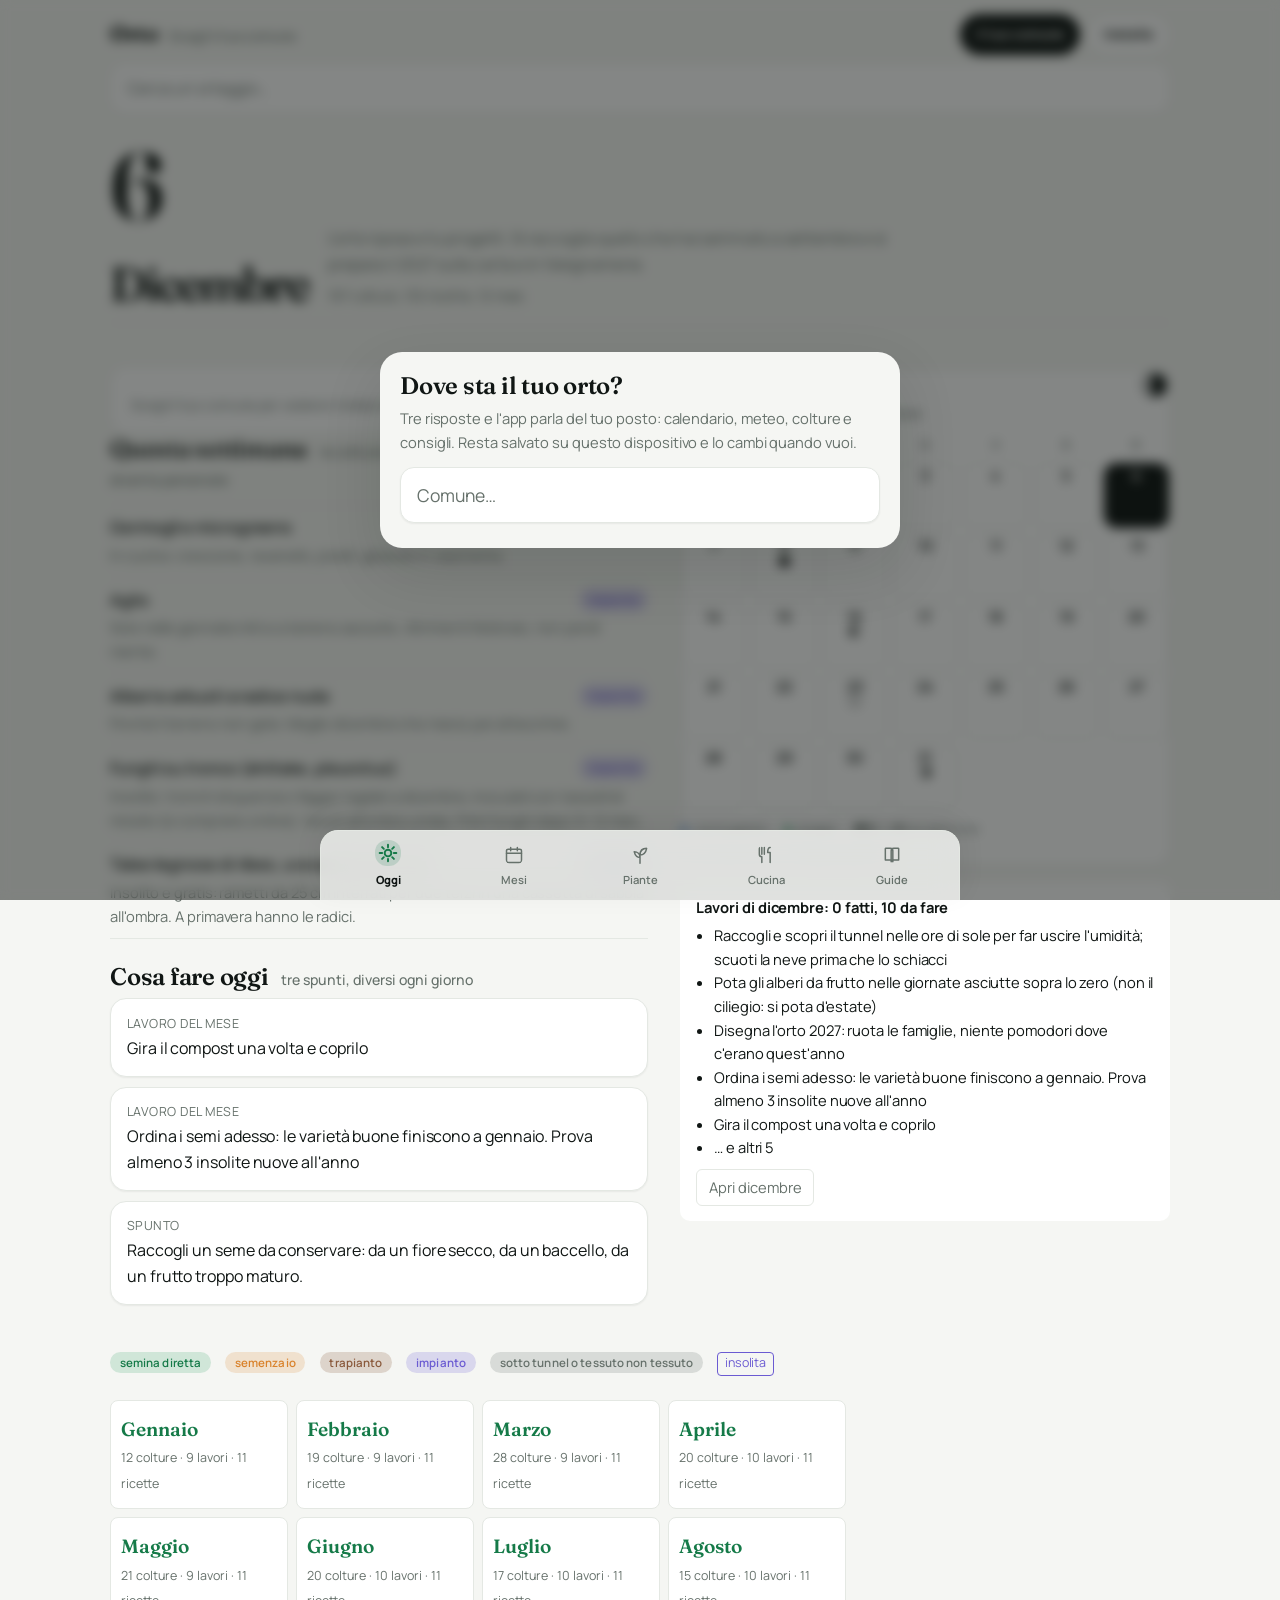
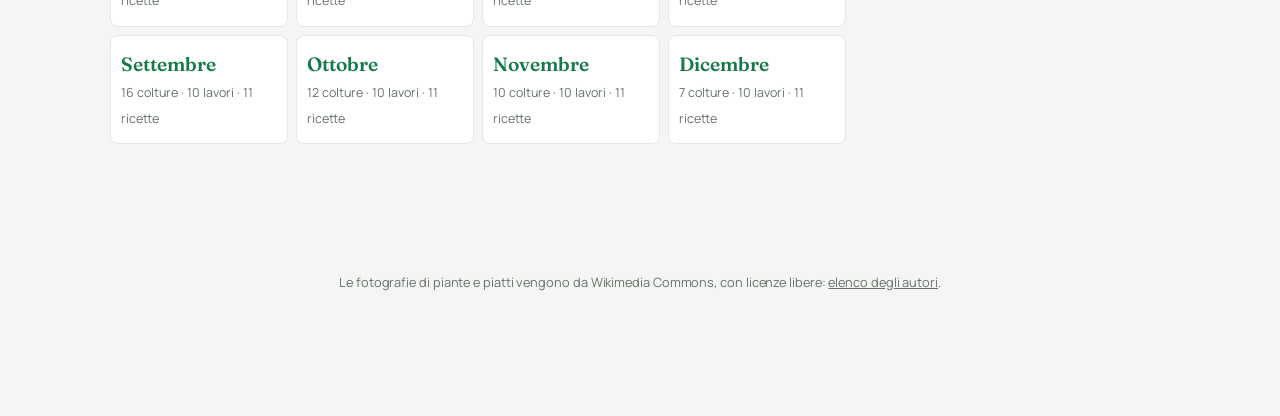
==== commit e8c4b356: "Restyle 2026: palette neutra, Manrope+Fraunces, barra in basso leggibile, navigazione esplicita tra " ====
--- a/index.html
+++ b/index.html
@@ -14,6 +14,8 @@
 <link rel="apple-touch-icon" sizes="180x180" href="img/icona-180.jpg">
 <link rel="manifest" href="manifest.json">
 <link rel="preconnect" href="https://fonts.googleapis.com">
+<link rel="preconnect" href="https://fonts.gstatic.com" crossorigin>
+<link href="https://fonts.googleapis.com/css2?family=Manrope:wght@400;500;600;700;800&display=swap" rel="stylesheet">
 <link rel="preconnect" href="https://fonts.gstatic.com" crossorigin>
 <link href="https://fonts.googleapis.com/css2?family=Fraunces:opsz,wght@9..144,400;9..144,600;9..144,800&family=Work+Sans:wght@400;500;600&display=swap" rel="stylesheet">
 <link rel="stylesheet" href="css/stile.css">
@@ -113,6 +115,7 @@
 
 <section id="g-irrigazione">
 <h2>L'impianto di irrigazione a goccia, fatto in casa</h2>
+<img class="foto-guida" src="img/guide/irrigazione.webp" alt="Microirrigazione a goccia in un orto" loading="lazy">
 <p>La goccia è l'unico sistema sensato su un terreno argilloso: l'acqua entra piano, non fa crosta e non scorre via. Ti dimezza il lavoro d'estate e ti fa risparmiare più di metà dell'acqua rispetto alla canna. Per un orto da 100–150 m² si fa in un pomeriggio con 150–250 €.</p>
 
 <h3>Da dove prendi l'acqua</h3>
@@ -165,19 +168,20 @@
 
 <section id="g-tunnel">
 <h2>Tunnel, serra fredda, tessuto non tessuto: che cosa sono e quale ti serve</h2>
+<img class="foto-guida" src="img/guide/serra.webp" alt="Serra fredda e cassone a vetri" loading="lazy">
 <p>Dove l'inverno è vero, la stagione senza gelo dura circa sei mesi; sulle coste quasi tutto l'anno. Ovunque tu sia, ogni protezione che aggiungi ti regala uno o due mesi in più, davanti e dietro. In ordine di costo e impegno:</p>
 
-<h3>1. Tessuto non tessuto (TNT)</h3>
+<h3>1. Tessuto non tessuto (tessuto non tessuto)</h3>
 <p>Un velo bianco in polipropilene, leggerissimo, fa passare acqua, aria e luce e tiene 2–4 °C in più sotto. Si appoggia direttamente sulle piante (spinaci, insalate, fave) o su archetti. Quello da 17 g/m² serve contro gli insetti e le gelate leggere, quello da 30 g/m² per l'inverno. Costa 0,30–0,50 € al m². Dura 2–3 stagioni se lo asciughi e lo ripieghi. È la cosa migliore che puoi comprare per l'orto in montagna.</p>
 
 <h3>2. Tunnel basso (o "tunnellino")</h3>
-<p>Una serie di archetti alti 50–70 cm sopra un'aiuola, coperti di film di plastica o di TNT. Guadagni 4–8 °C di notte e tanta luce di giorno. Ci fai insalate fino a dicembre, semini a febbraio, trapianti pomodori a fine aprile. È la protezione più utile in rapporto al prezzo (15–30 € per 5 metri).</p>
+<p>Una serie di archetti alti 50–70 cm sopra un'aiuola, coperti di film di plastica o di tessuto non tessuto. Guadagni 4–8 °C di notte e tanta luce di giorno. Ci fai insalate fino a dicembre, semini a febbraio, trapianti pomodori a fine aprile. È la protezione più utile in rapporto al prezzo (15–30 € per 5 metri).</p>
 <h4>Come si costruisce</h4>
 <ol>
   <li>Aiuola larga 1–1,2 m. Archetti da 2,2–2,5 m di lunghezza: tondino di ferro zincato da 6 mm (dura per sempre) o tubo in polietilene da 20 mm (più economico, si piega da solo). Ne serve uno ogni 80–100 cm.</li>
   <li>Infila le due estremità nel terreno per 25–30 cm ai bordi dell'aiuola. Con il tubo PE, prima pianta due tondini di ferro da 40 cm e infila il tubo sopra: non si sposta col vento.</li>
   <li>Sopra gli archetti tira uno spago da un capo all'altro (colmo) per impedire al film di afflosciarsi con la neve.</li>
-  <li>Stendi il film (150 micron, il "termico" trattiene più calore) o il TNT. Ai lati lunghi seppelliscilo con la terra o fermalo con sassi e assi; alle due testate lega il telo a un picchetto in modo da poterlo aprire.</li>
+  <li>Stendi il film (150 micron, il "termico" trattiene più calore) o il tessuto non tessuto. Ai lati lunghi seppelliscilo con la terra o fermalo con sassi e assi; alle due testate lega il telo a un picchetto in modo da poterlo aprire.</li>
   <li>Gestione: apri le testate ogni mattina sopra i 15–18 °C e chiudi al tramonto. Un tunnel chiuso al sole di marzo arriva a 40 °C e cuoce le insalate. Innaffia: la pioggia non entra.</li>
 </ol>
 
@@ -191,18 +195,19 @@
   <li>Infila su ogni coppia di tondini un tubo PE da 32 mm lungo 5,5 m: fa l'arco da solo, alto circa 2 m al centro.</li>
   <li>Al colmo fissa un tubo (o un listello 3 × 5) che unisce tutti gli archi con fascette: senza, gli archi si aprono a ventaglio con il vento.</li>
   <li>Le due testate in legno: telaio con una porta (anche una porta vecchia) e una finestra apribile in alto per sfiatare.</li>
-  <li>Tira il film 200 micron in un giorno tiepido e senza vento, fissalo alla base con listello e viti sopra un giro di film (non con le puntine: strappa). Sui tubi PE, prima, un giro di nastro o vecchio TNT: il PE nero al sole scalda e brucia il film.</li>
+  <li>Tira il film 200 micron in un giorno tiepido e senza vento, fissalo alla base con listello e viti sopra un giro di film (non con le puntine: strappa). Sui tubi PE, prima, un giro di nastro o vecchio tessuto non tessuto: il PE nero al sole scalda e brucia il film.</li>
 </ol>
 
 <div class="link-guida"><b>Serra a tunnel: guide passo passo</b><a href="https://www.coltivarefacile.it/00846_costruire-un-tunnel-serra.html" target="_blank" rel="noopener">Coltivare Facile — Tunnel serra: guida completa per costruirlo</a><a href="https://passioneinverde.edagricole.it/costruire-una-serra-a-tunnel-per-lorto/" target="_blank" rel="noopener">Passione in verde — Costruire una serra a tunnel per l'orto (con foto)</a><a href="http://community.growtheplanet.com/it/blog/impara/articolo/218/come-costruire-un-tunnel-per-l-orto" target="_blank" rel="noopener">Grow The Planet — Come costruire un tunnel per l'orto</a></div>
 <h3>4. Cassone freddo</h3>
 <p>Una cassa bassa con il coperchio trasparente inclinato verso sud. È la scatola più calda che puoi avere senza corrente: dentro, a febbraio, semini lattughe, ravanelli, cavoli e ci tieni le piantine prima del trapianto. Trovi il progetto in falegnameria, qui sotto.</p>
 
-<div class="box"><b>Quale ti serve, in pratica</b>Primo anno: 30 m di TNT da 30 g e due tunnel bassi. Secondo anno: il cassone freddo. Terzo anno, se hai preso gusto: la serra a tunnel. Comprare la serra il primo anno è il modo classico di lasciarla vuota.</div>
+<div class="box"><b>Quale ti serve, in pratica</b>Primo anno: 30 m di tessuto non tessuto da 30 g e due tunnel bassi. Secondo anno: il cassone freddo. Terzo anno, se hai preso gusto: la serra a tunnel. Comprare la serra il primo anno è il modo classico di lasciarla vuota.</div>
 </section>
 
 <section id="g-semenzaio">
 <h2>Semenzaio in casa e letto caldo</h2>
+<img class="foto-guida" src="img/guide/semenzaio.webp" alt="Piantine in vassoi alveolati" loading="lazy">
 <p>In gran parte d'Italia i pomodori seminati direttamente in campo maturano troppo tardi. Le piantine si fanno in casa a fine inverno e si trapiantano a gelate finite: si raccoglie con un mese e mezzo d'anticipo.</p>
 <h3>Semenzaio in casa, senza spendere</h3>
 <ol>
@@ -344,6 +349,7 @@
 
 <section id="g-compost">
 <h2>Compost: la cura dell'argilla</h2>
+<img class="foto-guida" src="img/guide/compost.webp" alt="Compostiere di legno in un orto condiviso" loading="lazy">
 <p>Ogni chilo di compost che metti trasforma un po' di argilla in terra da orto. La regola è metà "verde" (erba, scarti di cucina, letame) e metà "marrone" (foglie secche, paglia, cartone, trucioli), umido come una spugna strizzata, girato una volta al mese. In 6–9 mesi è pronto: scuro, che sa di bosco.</p>
 <ul>
   <li>Sì: bucce, fondi di caffè, gusci d'uovo, erba, foglie, paglia, cartone marrone, cenere di legna (poca), letame.</li>
@@ -355,11 +361,6 @@
 </section>
 </template>
 
-<div class="frecce">
-  <button class="freccia" id="prev" aria-label="Scheda precedente">‹</button>
-  <div class="cen" id="pos"></div>
-  <button class="freccia" id="next" aria-label="Scheda successiva">›</button>
-</div>
 
 <p class="crediti">Le fotografie di piante e piatti vengono da Wikimedia Commons, con licenze libere: <a href="crediti.html">elenco degli autori</a>.</p>
 
@@ -375,6 +376,7 @@
 <script src="js/schede.js"></script>
 <script src="js/clima.js"></script>
 <script src="js/semina.js"></script>
+<script src="js/schede-extra.js"></script>
 <script src="js/consigli.js"></script>
 <script src="js/allevare.js"></script>
 <script src="js/coltivare.js"></script>
--- a/css/stile.css
+++ b/css/stile.css
@@ -397,3 +397,145 @@
 .passo .muto{display:block;font-weight:400;font-size:.85rem;margin-top:.1rem}
 .mp-bottoni.scelte{margin:.4rem 0 .2rem}
 .mp-bottoni.scelte button{padding:.75rem .5rem;font-size:.92rem}
+
+/* =====================================================================
+   RESTYLE 2026 — palette neutra, tipografia Manrope + Fraunces, componenti
+   ===================================================================== */
+:root{
+  --carta:#F5F6F3; --scheda:#FFFFFF; --inchiostro:#101614; --muto:#66716B;
+  --verde:#157A48; --verde2:#2A9A62; --terra:#8A5A3C; --zucca:#D9822B; --viola:#6B5BD2;
+  --riga:#E4E8E3; --spunta:#157A48; --ombra:rgba(16,22,20,.06); --ombra2:rgba(16,22,20,.12);
+  --raggio:16px; --raggio-s:10px;
+}
+@media (prefers-color-scheme: dark){
+  :root:not([data-theme="light"]){
+    --carta:#0E1311; --scheda:#161C19; --inchiostro:#EDF1EC; --muto:#96A19A;
+    --verde:#5CD293; --verde2:#3FB67A; --terra:#C9A483; --zucca:#E9A24A; --viola:#B3A6F0;
+    --riga:#242C27; --spunta:#5CD293; --ombra:rgba(0,0,0,.35); --ombra2:rgba(0,0,0,.5);
+  }
+}
+:root[data-theme="dark"]{
+  --carta:#0E1311; --scheda:#161C19; --inchiostro:#EDF1EC; --muto:#96A19A;
+  --verde:#5CD293; --verde2:#3FB67A; --terra:#C9A483; --zucca:#E9A24A; --viola:#B3A6F0;
+  --riga:#242C27; --spunta:#5CD293; --ombra:rgba(0,0,0,.35); --ombra2:rgba(0,0,0,.5);
+}
+body{font-family:Manrope,"Work Sans",system-ui,-apple-system,"Segoe UI",sans-serif;font-size:16px;line-height:1.6;letter-spacing:-.005em}
+h1,h2,h3,h4{letter-spacing:-.01em}
+.mese-nome{font-family:Fraunces,Georgia,serif;font-weight:600;letter-spacing:-.03em;color:var(--inchiostro)}
+h2 span{font-family:Manrope,sans-serif;font-weight:500;color:var(--muto);font-size:.88rem;letter-spacing:0}
+.testata h1{font-family:Fraunces,serif;font-size:1.35rem;font-weight:700;letter-spacing:-.02em}
+.testata{padding:.9rem 1.25rem .35rem}
+.marchio small{font-weight:500}
+.installa{background:var(--inchiostro);color:var(--carta);border-radius:999px;padding:.55rem 1rem;font-weight:700;font-size:.84rem;transition:transform .12s ease,opacity .12s ease}
+.installa:active{transform:scale(.97)}
+.installa.secondario{background:var(--scheda);color:var(--inchiostro);border:1.5px solid var(--riga)}
+.cerca input{border-radius:14px;border:1.5px solid var(--riga);background:var(--scheda);box-shadow:0 1px 2px var(--ombra);padding:.75rem 1rem}
+.cerca input:focus{border-color:var(--verde);box-shadow:0 0 0 4px color-mix(in srgb,var(--verde) 14%,transparent);outline:0}
+.schede{border-bottom:0;gap:.35rem;padding:.4rem 1.25rem .7rem}
+.scheda{border-radius:999px;background:var(--scheda);color:var(--muto);border:1px solid var(--riga);font-weight:600;font-size:.86rem;padding:.5rem 1rem;transition:background .15s ease,color .15s ease,transform .12s ease}
+.scheda[aria-selected="true"]{background:var(--inchiostro);color:var(--carta);border-color:var(--inchiostro)}
+.mese-testa{padding:1.2rem 0 .9rem;border-bottom:1px solid var(--riga);margin-bottom:1.2rem}
+.mese-sotto{color:var(--inchiostro);font-size:1.05rem;line-height:1.55;max-width:62ch}
+.clima.clima-utente{border:0;background:color-mix(in srgb,var(--verde) 9%,var(--scheda));border-radius:12px;padding:.65rem .85rem;color:var(--inchiostro)}
+.raccolta,.consiglio,.consiglio-oggi,.meteo,.oggi .cal,.ricetta,.rdm{background:var(--scheda);border:1px solid var(--riga);border-radius:var(--raggio);box-shadow:0 1px 2px var(--ombra)}
+.raccolta{padding:1rem 1.1rem}
+.filtro{border-radius:999px;border:1px solid var(--riga);background:var(--scheda);color:var(--muto);font-weight:600;font-size:.82rem;padding:.42rem .85rem;transition:all .15s ease}
+.filtro[aria-pressed="true"]{background:var(--inchiostro);color:var(--carta);border-color:var(--inchiostro)}
+.filtro-mie[aria-pressed="true"]{background:var(--verde);border-color:var(--verde)}
+.piante li{border-bottom:1px solid var(--riga);padding:.8rem 0;transition:background .15s ease}
+.piante li .mini{border-radius:12px;width:60px;height:60px}
+.tag{border-radius:999px;padding:.18rem .6rem;font-weight:600;font-size:.72rem;letter-spacing:.01em}
+.legenda{color:var(--muto);font-size:.8rem}
+.lavori li{padding:.5rem 0}
+.azzera,.rdm button,.tutorial .primario,.mese-nav button{font:inherit}
+.modale{background:rgba(10,14,12,.5);backdrop-filter:blur(6px);-webkit-backdrop-filter:blur(6px)}
+.modale-box{border-radius:22px;box-shadow:0 24px 60px var(--ombra2)}
+.modale .primario{background:var(--verde);color:#fff;border-radius:14px;font-weight:700}
+.mp-bottoni button{border-radius:14px;border:1.5px solid var(--riga);background:var(--scheda);color:var(--inchiostro);font-weight:600;transition:all .15s ease}
+.mp-bottoni button[aria-pressed="true"]{background:var(--verde);border-color:var(--verde);color:#fff}
+.mp-bottoni.scelte button{padding:.8rem .5rem;font-size:.92rem}
+.compra,.link-utili a{border-radius:14px}
+.ric-link{border-radius:14px}
+
+/* --- barra in basso: chiara e vetrosa --- */
+.barra-bassa{background:color-mix(in srgb,var(--carta) 82%,transparent);backdrop-filter:blur(14px);-webkit-backdrop-filter:blur(14px);border-top:1px solid var(--riga);box-shadow:0 -8px 30px var(--ombra)}
+.barra-bassa button{color:var(--muto);font-weight:600;font-size:.7rem;gap:.2rem;padding:.4rem 0;border-radius:14px;transition:color .15s ease}
+.barra-bassa button svg{width:26px;height:26px;padding:3px;border-radius:12px;transition:background .18s ease,transform .18s ease}
+.barra-bassa button[aria-current="page"]{color:var(--verde)}
+.barra-bassa button[aria-current="page"] svg{background:color-mix(in srgb,var(--verde) 16%,transparent);stroke-width:2.3;transform:translateY(-2px)}
+.barra-bassa button[aria-current="page"] span{font-weight:800;color:var(--inchiostro)}
+
+/* --- navigazione tra i mesi, esplicita --- */
+.mese-nav{display:grid;grid-template-columns:1fr 1fr;gap:.8rem;margin:2rem 0 .5rem}
+.mese-nav button{display:flex;flex-direction:column;align-items:flex-start;gap:.1rem;padding:.9rem 1rem;border:1px solid var(--riga);background:var(--scheda);border-radius:var(--raggio);color:var(--inchiostro);font-family:Fraunces,serif;font-size:1.25rem;font-weight:600;text-align:left;box-shadow:0 1px 2px var(--ombra);transition:transform .12s ease,border-color .15s ease}
+.mese-nav button.avanti{align-items:flex-end;text-align:right}
+.mese-nav button small{font-family:Manrope,sans-serif;font-size:.74rem;font-weight:600;color:var(--muto)}
+.mese-nav button:hover{border-color:var(--verde)}
+.mese-nav button:active{transform:scale(.98)}
+
+/* --- stella "il mio orto" --- */
+.piante li{grid-template-columns:auto 1fr auto auto;grid-template-areas:"foto nome tag stella" "foto come come come"}
+.stella{grid-area:stella;background:none;border:0;padding:.25rem;margin:-.25rem 0 0 .2rem;color:var(--muto);line-height:0;border-radius:10px;transition:transform .15s ease,color .15s ease}
+.stella svg{width:22px;height:22px;fill:none;stroke:currentColor;stroke-width:1.8;stroke-linejoin:round;transition:fill .15s ease}
+.stella[aria-pressed="true"]{color:var(--zucca)}
+.stella[aria-pressed="true"] svg{fill:currentColor}
+.stella:active{transform:scale(1.25)}
+.piante li[data-mia="1"] b::before{display:none}
+.piante li[data-mia="1"]{background:color-mix(in srgb,var(--zucca) 6%,transparent);margin:0 -.5rem;padding-left:.5rem;padding-right:.5rem;border-radius:12px}
+.pianta-card{border-radius:var(--raggio);box-shadow:0 1px 2px var(--ombra);border:1px solid var(--riga)}
+.pianta-card .pc-mia{background:var(--zucca);color:#fff}
+.guida-card{border-radius:var(--raggio);border:1px solid var(--riga)}
+
+/* --- tutorial di Il mio orto --- */
+.tutorial{background:var(--scheda);border:1px dashed color-mix(in srgb,var(--zucca) 50%,var(--riga));border-radius:var(--raggio);padding:1.1rem 1.2rem 1.2rem;margin:.2rem 0 1.6rem;max-width:560px}
+.tutorial>p:first-child{margin-bottom:.6rem}
+.tutorial-riga{display:grid;grid-template-columns:auto 1fr auto auto;gap:.6rem;align-items:center;padding:.6rem .7rem;border:1px solid var(--riga);border-radius:12px;background:var(--carta);margin-bottom:.8rem}
+.tutorial-riga .mini{width:44px;height:44px;border-radius:10px;background:var(--riga);display:block}
+.stella.demo{color:var(--zucca);animation:batti 1.6s ease-in-out infinite}
+.stella.demo svg{fill:currentColor}
+@keyframes batti{0%,100%{transform:scale(1)}50%{transform:scale(1.25)}}
+.tutorial .primario{margin-top:.4rem;background:var(--verde);color:#fff;border:0;border-radius:12px;padding:.7rem 1rem;font-weight:700}
+
+/* --- calendario con le lune --- */
+.cal-testa small{color:var(--muto);display:block;margin-top:.15rem}
+.cal-luna-oggi{font-size:1.7rem;line-height:1}
+.cal-griglia{gap:.35rem}
+.cal-griglia .gn{font-weight:700;letter-spacing:.04em}
+.cal-giorno{border-radius:12px;border:1px solid var(--riga);background:var(--scheda);font-weight:600;font-size:.9rem;justify-content:flex-start;padding-top:.3rem;gap:.05rem;transition:transform .12s ease}
+.cal-giorno .n{line-height:1}
+.cal-giorno small{font-weight:500;color:var(--muto);font-size:.66rem}
+.cal-giorno .lu{font-size:.8rem;line-height:1}
+.cal-giorno.oggi{background:var(--inchiostro);color:var(--carta);border-color:var(--inchiostro)}
+.cal-giorno.oggi small{color:color-mix(in srgb,var(--carta) 70%,transparent)}
+.cal-giorno.gelo::after{content:"";position:absolute;bottom:4px;left:50%;transform:translateX(-50%);width:6px;height:6px;border-radius:50%;background:#5b8fd8}
+.cal-giorno.pioggia::before{content:"";position:absolute;top:4px;right:4px;width:6px;height:6px;border-radius:50%;background:var(--verde2)}
+.cal-legenda{display:flex;flex-wrap:wrap;gap:.4rem 1rem;font-size:.76rem;color:var(--muto);margin-top:.6rem}
+.cal-legenda .pt{display:inline-block;width:7px;height:7px;border-radius:50%;margin-right:.35rem}
+.cal-legenda .pt.gelo{background:#5b8fd8}.cal-legenda .pt.pioggia{background:var(--verde2)}
+
+/* --- mappa editoriale --- */
+.mappa{margin-top:1rem;background:var(--scheda);border:1px solid var(--riga);border-radius:var(--raggio);padding:.8rem;box-shadow:0 1px 2px var(--ombra)}
+.mappa svg{width:100%;height:auto;max-height:420px;display:block}
+.mappa .gr{fill:var(--riga)}
+.mappa .italia{fill:color-mix(in srgb,var(--inchiostro) 4%,transparent);stroke:var(--inchiostro);stroke-width:.55;stroke-linejoin:round;opacity:.9}
+.mappa .punto{fill:var(--zucca);stroke:var(--scheda);stroke-width:1.5}
+.mappa .alone{fill:none;stroke:var(--zucca);stroke-width:1;opacity:.6;transform-origin:center;transform-box:fill-box;animation:pulsa 2.4s ease-out infinite}
+.mappa .etichetta{font-family:Fraunces,serif;font-size:13px;fill:var(--inchiostro);font-weight:600;letter-spacing:-.01em}
+@keyframes pulsa{0%{transform:scale(.4);opacity:.8}100%{transform:scale(1.6);opacity:0}}
+
+/* --- shimmer --- */
+.shimmer-box{display:grid;gap:.6rem;padding:1rem}
+.sh{display:block;height:14px;border-radius:8px;background:linear-gradient(90deg,var(--riga) 25%,color-mix(in srgb,var(--riga) 40%,var(--scheda)) 50%,var(--riga) 75%);background-size:200% 100%;animation:shimmer 1.4s linear infinite}
+.sh.l{width:70%;height:22px}.sh.m{width:55%}.sh.s{width:35%}
+@keyframes shimmer{0%{background-position:200% 0}100%{background-position:-200% 0}}
+
+/* --- transizioni di sezione --- */
+.pannello.attivo{animation:entra .28s ease-out}
+@keyframes entra{from{opacity:0;transform:translateY(8px)}to{opacity:1;transform:none}}
+@media (prefers-reduced-motion:reduce){.pannello.attivo,.stella.demo,.mappa .alone,.sh{animation:none}}
+@media (max-width:640px){
+  .mese-nome{font-size:2.4rem}
+  .piante li{grid-template-columns:auto 1fr auto;grid-template-areas:"foto nome stella" "foto tag tag" "foto come come"}
+  .piante li .tag{justify-self:start;margin-top:.15rem}
+  .mese-nav button{font-size:1.1rem;padding:.8rem .85rem}
+}
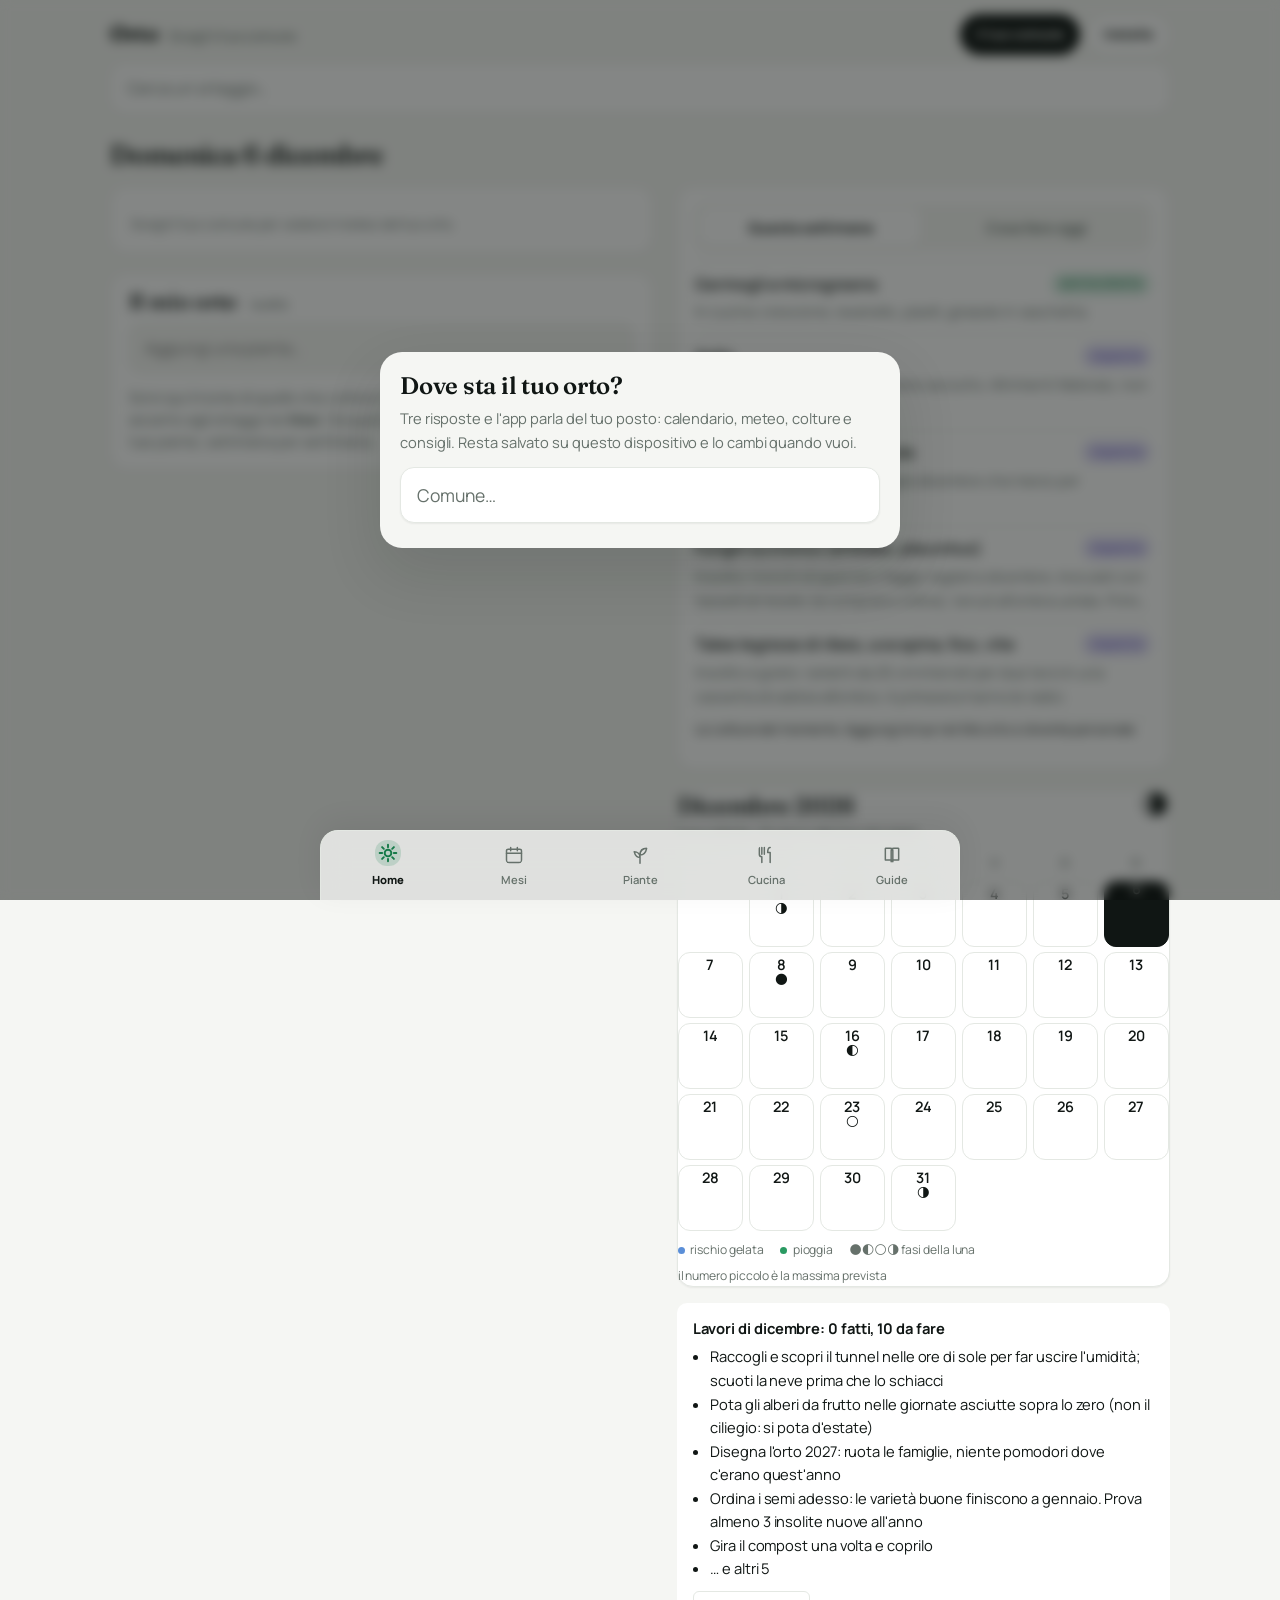
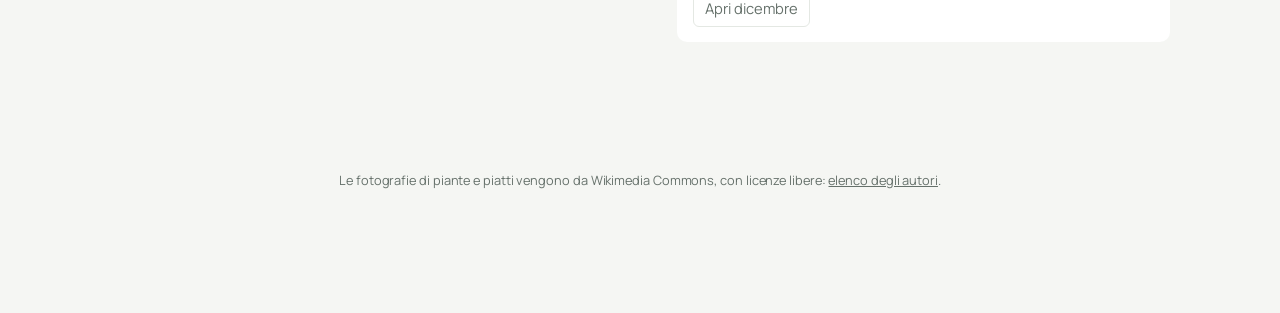
==== commit 36a18c23: "Home: mappa con meteo integrato e icone, data pulita, niente testo ridondante né griglia dei mesi; s" ====
--- a/index.html
+++ b/index.html
@@ -81,7 +81,7 @@
 
 <div class="modale" id="modale-pianta" hidden>
   <div class="modale-box modale-pianta">
-    <div class="mp-testa"><h2 id="mp-titolo"></h2><button class="mia" id="mp-mia" aria-pressed="false" hidden>La coltivi? Segnala</button><button class="chiudi-x" id="mp-chiudi" aria-label="Chiudi">×</button></div>
+    <div class="mp-testa"><h2 id="mp-titolo"></h2><button class="stella mp-stella" id="mp-stella" data-stella="" aria-pressed="false" aria-label="Metti nel mio orto"><svg viewBox="0 0 24 24"><path d="M12 2.8l2.9 6 6.6.9-4.8 4.6 1.2 6.5L12 17.7l-5.9 3.1 1.2-6.5L2.5 9.7l6.6-.9z"/></svg></button><button class="chiudi-x" id="mp-chiudi" aria-label="Chiudi">×</button></div>
     <div class="mp-foto" id="mp-foto"></div>
     <div class="mp-sub" id="mp-sub" hidden></div>
     <div class="mp-bottoni" id="mp-bottoni">
@@ -365,7 +365,7 @@
 <p class="crediti">Le fotografie di piante e piatti vengono da Wikimedia Commons, con licenze libere: <a href="crediti.html">elenco degli autori</a>.</p>
 
 <nav class="barra-bassa" id="barra-bassa" aria-label="Sezioni principali">
-  <button data-nav="oggi"><svg viewBox="0 0 24 24"><circle cx="12" cy="12" r="4"/><path d="M12 2v3M12 19v3M2 12h3M19 12h3M4.9 4.9l2.1 2.1M17 17l2.1 2.1M4.9 19.1 7 17M17 7l2.1-2.1"/></svg><span>Oggi</span></button>
+  <button data-nav="oggi"><svg viewBox="0 0 24 24"><circle cx="12" cy="12" r="4"/><path d="M12 2v3M12 19v3M2 12h3M19 12h3M4.9 4.9l2.1 2.1M17 17l2.1 2.1M4.9 19.1 7 17M17 7l2.1-2.1"/></svg><span>Home</span></button>
   <button data-nav="mesi"><svg viewBox="0 0 24 24"><rect x="3" y="5" width="18" height="16" rx="2"/><path d="M3 10h18M8 3v4M16 3v4"/></svg><span>Mesi</span></button>
   <button data-nav="piante"><svg viewBox="0 0 24 24"><path d="M12 22V12M12 12c0-5 3-8 8-8-1 5-4 8-8 8ZM12 15c0-4-3-7-7-7 1 4 3 7 7 7Z"/></svg><span>Piante</span></button>
   <button data-nav="ricette"><svg viewBox="0 0 24 24"><path d="M4 3v8a3 3 0 0 0 3 3v7M7 3v8M10 3v8M17 3c-2 0-3 3-3 6h3v12"/></svg><span>Cucina</span></button>
--- a/css/stile.css
+++ b/css/stile.css
@@ -539,3 +539,77 @@
   .piante li .tag{justify-self:start;margin-top:.15rem}
   .mese-nav button{font-size:1.1rem;padding:.8rem .85rem}
 }
+
+/* ===================== Home ===================== */
+.home-testa{display:flex;justify-content:space-between;align-items:flex-end;padding:.9rem 0 1rem}
+.home-data{font-family:Fraunces,serif;font-size:1.7rem;font-weight:600;letter-spacing:-.02em;line-height:1.1}
+.home-data::first-letter{text-transform:uppercase}
+.home-luogo{color:var(--muto);font-weight:500;margin-top:.15rem}
+.oggi{padding-top:0;gap:1.5rem}
+.mappa-meteo{position:relative;background:var(--scheda);border:1px solid var(--riga);border-radius:var(--raggio);box-shadow:0 1px 2px var(--ombra);overflow:hidden}
+.mappa-meteo .mappa{margin:0;border:0;box-shadow:none;background:none;padding:.6rem .6rem 0}
+.mappa-meteo .mappa svg{max-height:380px}
+.mappa-meteo .meteo{position:absolute;top:.9rem;right:.9rem;width:min(56%,300px);background:color-mix(in srgb,var(--scheda) 88%,transparent);backdrop-filter:blur(10px);-webkit-backdrop-filter:blur(10px);border:1px solid var(--riga);border-radius:14px;padding:.85rem .95rem;box-shadow:0 10px 30px var(--ombra2)}
+.meteo .ora{display:flex;align-items:center;gap:.6rem;flex-wrap:nowrap}
+.meteo .temp{font-size:2.4rem;color:var(--inchiostro)}
+.meteo .desc{display:flex;flex-direction:column;line-height:1.2}
+.meteo .desc b{font-size:.95rem}
+.meteo .desc span{color:var(--muto);font-size:.78rem}
+.ico-meteo{fill:none;stroke:currentColor;stroke-width:1.7;stroke-linecap:round;stroke-linejoin:round;color:var(--zucca);flex:none}
+.meteo .dett{grid-template-columns:1fr 1fr;gap:.35rem .6rem;margin-top:.7rem;font-size:.8rem}
+.meteo .dett span{font-size:.7rem}
+.meteo .sette{display:grid;grid-template-columns:repeat(7,1fr);gap:.15rem;margin-top:.7rem;text-align:center}
+.meteo .sette div{display:flex;flex-direction:column;align-items:center;gap:.1rem;font-size:.75rem;padding:.3rem 0;border-radius:8px}
+.meteo .sette div small{color:var(--muto);font-size:.66rem}
+.meteo .sette div b{font-size:.8rem}
+.meteo .sette div.gelo{background:color-mix(in srgb,#5b8fd8 18%,transparent)}
+.meteo .sette .ico-meteo{width:18px;height:18px;color:var(--muto)}
+@media (max-width:640px){
+  .mappa-meteo .meteo{position:static;width:auto;margin:.2rem .6rem .6rem;backdrop-filter:none}
+  .mappa-meteo .mappa svg{max-height:260px}
+}
+/* segmenti settimana / oggi */
+.da-fare{background:var(--scheda);border:1px solid var(--riga);border-radius:var(--raggio);padding:1rem 1.1rem;box-shadow:0 1px 2px var(--ombra);margin-bottom:1.2rem}
+.segmenti{display:grid;grid-template-columns:1fr 1fr;background:var(--carta);border-radius:12px;padding:.25rem;gap:.25rem;margin-bottom:.6rem}
+.segmenti button{border:0;background:none;border-radius:10px;padding:.55rem .6rem;font-weight:700;font-size:.9rem;color:var(--muto);transition:all .15s ease}
+.segmenti button[aria-selected="true"]{background:var(--scheda);color:var(--inchiostro);box-shadow:0 1px 3px var(--ombra2)}
+.da-fare .piante li{padding:.6rem 0}
+.consiglio-oggi{border-radius:12px;margin:.5rem 0}
+/* il mio orto in Home */
+.orto-box{margin-top:1.2rem;background:var(--scheda);border:1px solid var(--riga);border-radius:var(--raggio);padding:1rem 1.1rem 1.1rem;box-shadow:0 1px 2px var(--ombra)}
+.orto-testa h2{font-size:1.35rem;margin-bottom:.5rem}
+.cerca-orto{position:relative}
+.cerca-orto input{width:100%;font:inherit;font-size:1rem;padding:.7rem .95rem;border-radius:12px;border:1.5px solid var(--riga);background:var(--carta);color:var(--inchiostro)}
+.cerca-orto input:focus{outline:0;border-color:var(--zucca);box-shadow:0 0 0 4px color-mix(in srgb,var(--zucca) 16%,transparent)}
+.orto-risultati{position:absolute;left:0;right:0;top:100%;z-index:40;background:var(--scheda);border:1px solid var(--riga);border-radius:12px;box-shadow:0 12px 34px var(--ombra2);margin-top:.35rem;overflow:hidden}
+.orto-riga{display:flex;align-items:center;justify-content:space-between;gap:.6rem;padding:.55rem .5rem .55rem .9rem;border-bottom:1px solid var(--riga)}
+.orto-riga:last-child{border-bottom:0}
+.orto-chip{display:flex;flex-wrap:wrap;gap:.45rem;margin-top:.8rem}
+.chip-pianta{display:inline-flex;align-items:center;gap:.4rem;border:1px solid color-mix(in srgb,var(--zucca) 40%,var(--riga));background:color-mix(in srgb,var(--zucca) 10%,var(--scheda));border-radius:999px;padding:.35rem .5rem .35rem .8rem;font-weight:600;font-size:.86rem;color:var(--inchiostro)}
+.chip-pianta i{font-style:normal;width:1.35rem;height:1.35rem;border-radius:50%;display:grid;place-items:center;background:color-mix(in srgb,var(--zucca) 25%,transparent);color:var(--inchiostro);font-size:.9rem}
+.orto-vuoto{color:var(--muto);margin:.8rem 0 0;font-size:.92rem;line-height:1.5}
+/* accenti nei mesi: raccolta, lavori a bloc-notes, ricette */
+.raccolta{background:color-mix(in srgb,var(--zucca) 12%,var(--scheda));border-color:color-mix(in srgb,var(--zucca) 35%,var(--riga))}
+.raccolta b{display:block;font-family:Fraunces,serif;font-size:1.15rem;margin-bottom:.35rem;color:var(--terra)}
+.lavori{background:var(--scheda);border:1px solid var(--riga);border-radius:var(--raggio);padding:.4rem 1rem .4rem 1.1rem;box-shadow:0 1px 2px var(--ombra);background-image:repeating-linear-gradient(to bottom,transparent 0 2.45rem,var(--riga) 2.45rem calc(2.45rem + 1px));border-left:4px solid var(--zucca)}
+.lavori li{padding:.6rem 0;min-height:2.45rem;border-bottom:0}
+.rdm{padding:1rem 1.1rem;border-radius:var(--raggio)}
+.rdm-testa{display:flex;align-items:center;gap:.5rem;margin-bottom:.3rem}
+.rdm-testa svg{fill:none;stroke:var(--zucca);stroke-width:1.9;stroke-linecap:round;stroke-linejoin:round}
+.rdm-testa b{font-family:Fraunces,serif;font-size:1.1rem}
+.rdm-testa small{color:var(--muto);margin-left:auto}
+/* legenda in colonna */
+.legenda{display:grid;grid-template-columns:1fr 1fr;gap:.3rem .9rem}
+@media (max-width:640px){.legenda{grid-template-columns:1fr}}
+/* stella nelle card di Piante e nella scheda */
+.pianta-card{position:relative}
+.pianta-card .pc-apri{display:block;width:100%;padding:0;border:0;background:none;text-align:left;font:inherit;color:inherit;cursor:pointer}
+.pc-stella{position:absolute;top:.4rem;right:.4rem;background:color-mix(in srgb,var(--scheda) 85%,transparent);backdrop-filter:blur(4px);border-radius:999px;padding:.35rem;margin:0}
+.pc-stella svg{width:20px;height:20px}
+.mp-stella{margin-left:auto;padding:.3rem}
+.mp-stella svg{width:26px;height:26px}
+/* torna su */
+.torna-su{position:fixed;right:1rem;bottom:calc(5.2rem + env(safe-area-inset-bottom));z-index:29;width:2.9rem;height:2.9rem;border-radius:50%;border:1px solid var(--riga);background:var(--scheda);color:var(--inchiostro);box-shadow:0 8px 24px var(--ombra2);display:grid;place-items:center;animation:entra .2s ease-out}
+.torna-su svg{fill:none;stroke:currentColor;stroke-width:2;stroke-linecap:round;stroke-linejoin:round}
+.torna-su[hidden]{display:none}
+.calendario{display:none}
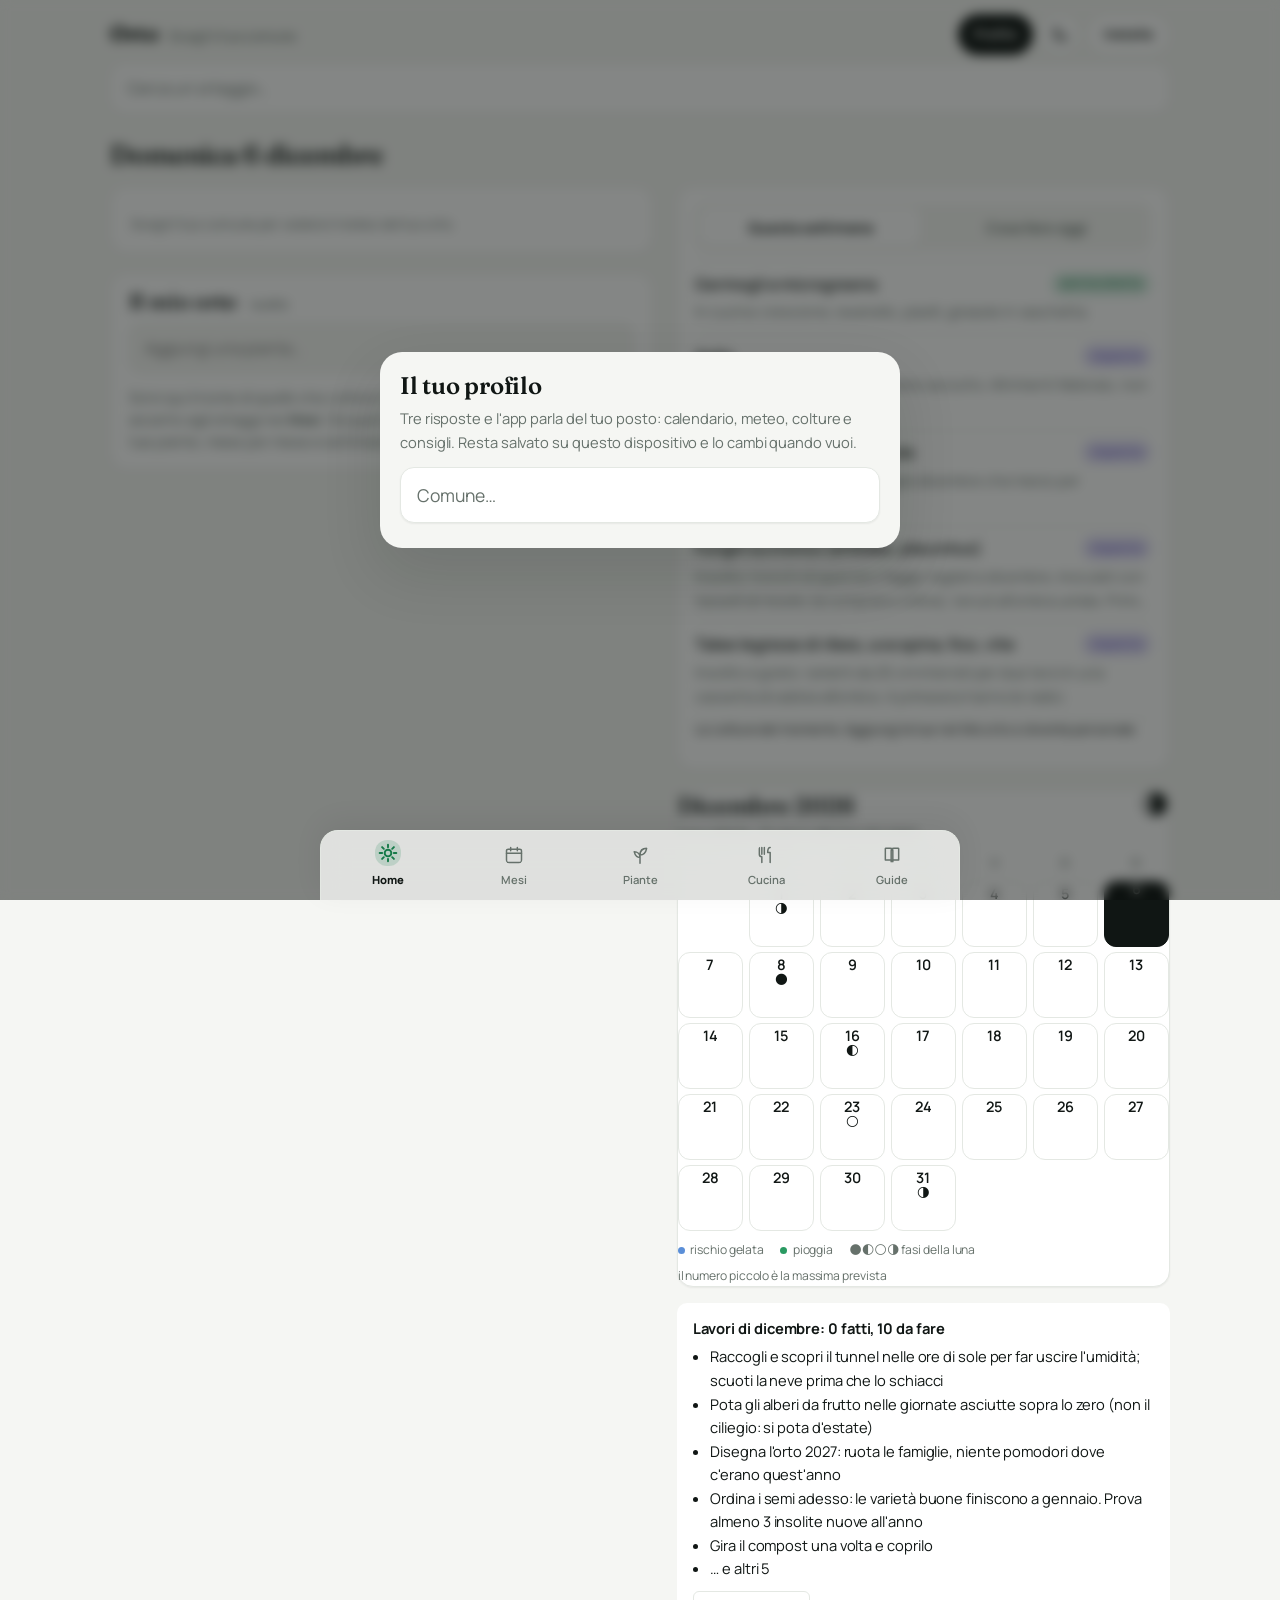
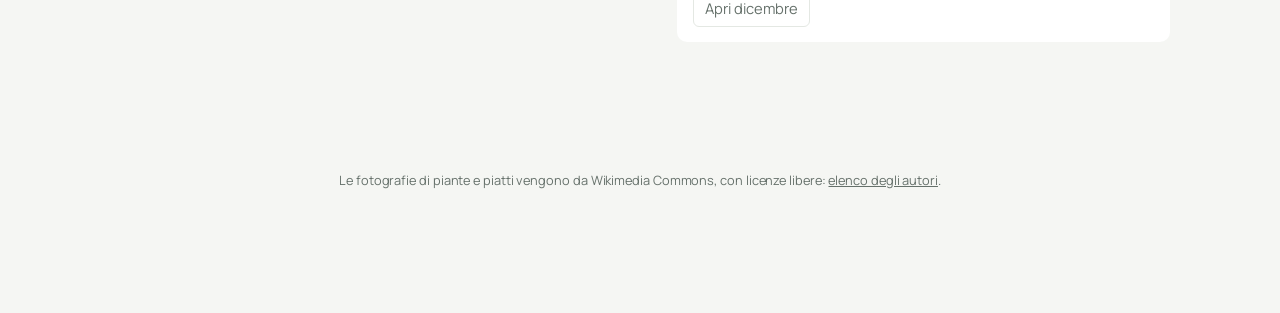
==== commit 2190f1a1: "Meteo accanto alla mappa (mai sopra); Il mio orto in Home con righe complete (foto, lavoro del mese," ====
--- a/index.html
+++ b/index.html
@@ -18,13 +18,13 @@
 <link href="https://fonts.googleapis.com/css2?family=Manrope:wght@400;500;600;700;800&display=swap" rel="stylesheet">
 <link rel="preconnect" href="https://fonts.gstatic.com" crossorigin>
 <link href="https://fonts.googleapis.com/css2?family=Fraunces:opsz,wght@9..144,400;9..144,600;9..144,800&family=Work+Sans:wght@400;500;600&display=swap" rel="stylesheet">
-<link rel="stylesheet" href="css/stile.css">
+<link rel="stylesheet" href="css/stile.css?v=202609092143">
 </head>
 <body>
 
 <header class="testata">
   <div class="marchio"><h1>Orto</h1><small id="testata-luogo">Scegli il tuo comune</small></div>
-  <div class="azioni"><button class="installa" id="btn-comune">Il tuo comune</button><button class="installa secondario" id="btn-installa">Installa</button></div>
+  <div class="azioni"><button class="installa" id="btn-comune">Profilo</button><button class="tema" id="btn-tema" aria-label="Cambia tema"></button><button class="installa secondario" id="btn-installa">Installa</button></div>
 </header>
 <div class="cerca">
   <input type="search" id="cerca-input" placeholder="Cerca un ortaggio…" autocomplete="off" autocapitalize="off" autocorrect="off" spellcheck="false" aria-label="Cerca un ortaggio" enterkeyhint="search">
@@ -45,7 +45,7 @@
 
 <div class="modale" id="modale-comune" hidden>
   <div class="modale-box">
-    <h2>Dove sta il tuo orto?</h2>
+    <h2>Il tuo profilo</h2>
     <p class="muto">Tre risposte e l'app parla del tuo posto: calendario, meteo, colture e consigli. Resta salvato su questo dispositivo e lo cambi quando vuoi.</p>
     <div class="cerca" style="padding:0;margin:.6rem 0">
       <input type="search" id="comune-input" placeholder="Comune…" autocomplete="off" autocapitalize="off" autocorrect="off" spellcheck="false" aria-label="Cerca il tuo comune" enterkeyhint="search">
@@ -371,15 +371,15 @@
   <button data-nav="ricette"><svg viewBox="0 0 24 24"><path d="M4 3v8a3 3 0 0 0 3 3v7M7 3v8M10 3v8M17 3c-2 0-3 3-3 6h3v12"/></svg><span>Cucina</span></button>
   <button data-nav="guide"><svg viewBox="0 0 24 24"><path d="M4 4h6a3 3 0 0 1 3 3v13a2 2 0 0 0-2-2H4ZM20 4h-6a3 3 0 0 0-3 3v13a2 2 0 0 1 2-2h7Z"/></svg><span>Guide</span></button>
 </nav>
-<script src="js/mesi.js"></script>
-<script src="js/ricette.js"></script>
-<script src="js/schede.js"></script>
-<script src="js/clima.js"></script>
-<script src="js/semina.js"></script>
-<script src="js/schede-extra.js"></script>
-<script src="js/consigli.js"></script>
-<script src="js/allevare.js"></script>
-<script src="js/coltivare.js"></script>
-<script src="js/app.js"></script>
+<script src="js/mesi.js?v=202609092143"></script>
+<script src="js/ricette.js?v=202609092143"></script>
+<script src="js/schede.js?v=202609092143"></script>
+<script src="js/clima.js?v=202609092143"></script>
+<script src="js/semina.js?v=202609092143"></script>
+<script src="js/schede-extra.js?v=202609092143"></script>
+<script src="js/consigli.js?v=202609092143"></script>
+<script src="js/allevare.js?v=202609092143"></script>
+<script src="js/coltivare.js?v=202609092143"></script>
+<script src="js/app.js?v=202609092143"></script>
 </body>
 </html>
--- a/css/stile.css
+++ b/css/stile.css
@@ -613,3 +613,37 @@
 .torna-su svg{fill:none;stroke:currentColor;stroke-width:2;stroke-linecap:round;stroke-linejoin:round}
 .torna-su[hidden]{display:none}
 .calendario{display:none}
+
+/* ===================== mappa e meteo affiancati ===================== */
+.mappa-meteo{display:grid;grid-template-columns:1.05fr 1fr;align-items:stretch}
+.mappa-meteo .mappa{padding:.8rem .2rem .8rem .8rem}
+.mappa-meteo .meteo{position:static;width:auto;background:none;backdrop-filter:none;border:0;border-left:1px solid var(--riga);border-radius:0;box-shadow:none;padding:1rem 1.1rem;display:flex;flex-direction:column;justify-content:center}
+.meteo .temp{font-size:2.8rem}
+.meteo .dett{gap:.5rem .8rem;margin-top:.9rem;font-size:.86rem}
+.meteo .sette{margin-top:1rem}
+@media (max-width:760px){
+  .mappa-meteo{grid-template-columns:1fr}
+  .mappa-meteo .meteo{border-left:0;border-top:1px solid var(--riga);margin:0;padding:.9rem 1rem}
+  .mappa-meteo .mappa{padding:.6rem}
+}
+/* ===================== Il mio orto in Home: righe come nei mesi ===================== */
+.orto-lista{margin:.9rem 0 .2rem}
+.orto-lista li{grid-template-columns:auto 1fr auto auto;grid-template-areas:"foto nome tag stella" "foto come come come"}
+.orto-lista li[data-mia="1"]{background:none;margin:0;padding-left:0;padding-right:0;border-radius:0}
+.tag.riposo{background:color-mix(in srgb,var(--muto) 16%,transparent);color:var(--muto)}
+.orto-nota{margin:.9rem 0 0;font-size:.86rem;color:var(--muto);line-height:1.5;padding-top:.8rem;border-top:1px dashed var(--riga)}
+@media (max-width:640px){.orto-lista li{grid-template-columns:auto 1fr auto;grid-template-areas:"foto nome stella" "foto tag tag" "foto come come"}}
+/* ===================== mesi: accento verde su Cosa piantare ===================== */
+.blocco-piante{border-left:4px solid var(--verde);background:color-mix(in srgb,var(--verde) 6%,var(--scheda));border:1px solid color-mix(in srgb,var(--verde) 30%,var(--riga));border-left-width:4px;border-left-color:var(--verde);border-radius:var(--raggio);padding:.5rem 1rem .2rem;margin-top:.4rem}
+.blocco-piante .filtri{margin:.4rem 0 .2rem}
+.blocco-piante .piante li:last-child{border-bottom:0}
+/* ===================== tema giorno / notte ===================== */
+.tema{width:2.5rem;height:2.5rem;border-radius:999px;border:1.5px solid var(--riga);background:var(--scheda);color:var(--inchiostro);display:grid;place-items:center;padding:0;flex:none}
+.tema svg{width:20px;height:20px;fill:none;stroke:currentColor;stroke-width:1.8;stroke-linecap:round;stroke-linejoin:round}
+/* notte pensata, non invertita: sfondi caldi, foto leggermente attenuate, accenti più morbidi */
+@media (prefers-color-scheme: dark){ :root:not([data-theme="light"]) img{filter:brightness(.9) saturate(.92)} :root:not([data-theme="light"]) .mappa .italia{opacity:.75} }
+:root[data-theme="dark"] img{filter:brightness(.9) saturate(.92)}
+:root[data-theme="dark"] .mappa .italia{opacity:.75}
+:root[data-theme="dark"] .raccolta{background:color-mix(in srgb,var(--zucca) 14%,var(--scheda))}
+:root[data-theme="light"] img{filter:none}
+:root[data-theme="light"] .mappa .italia{opacity:.9}
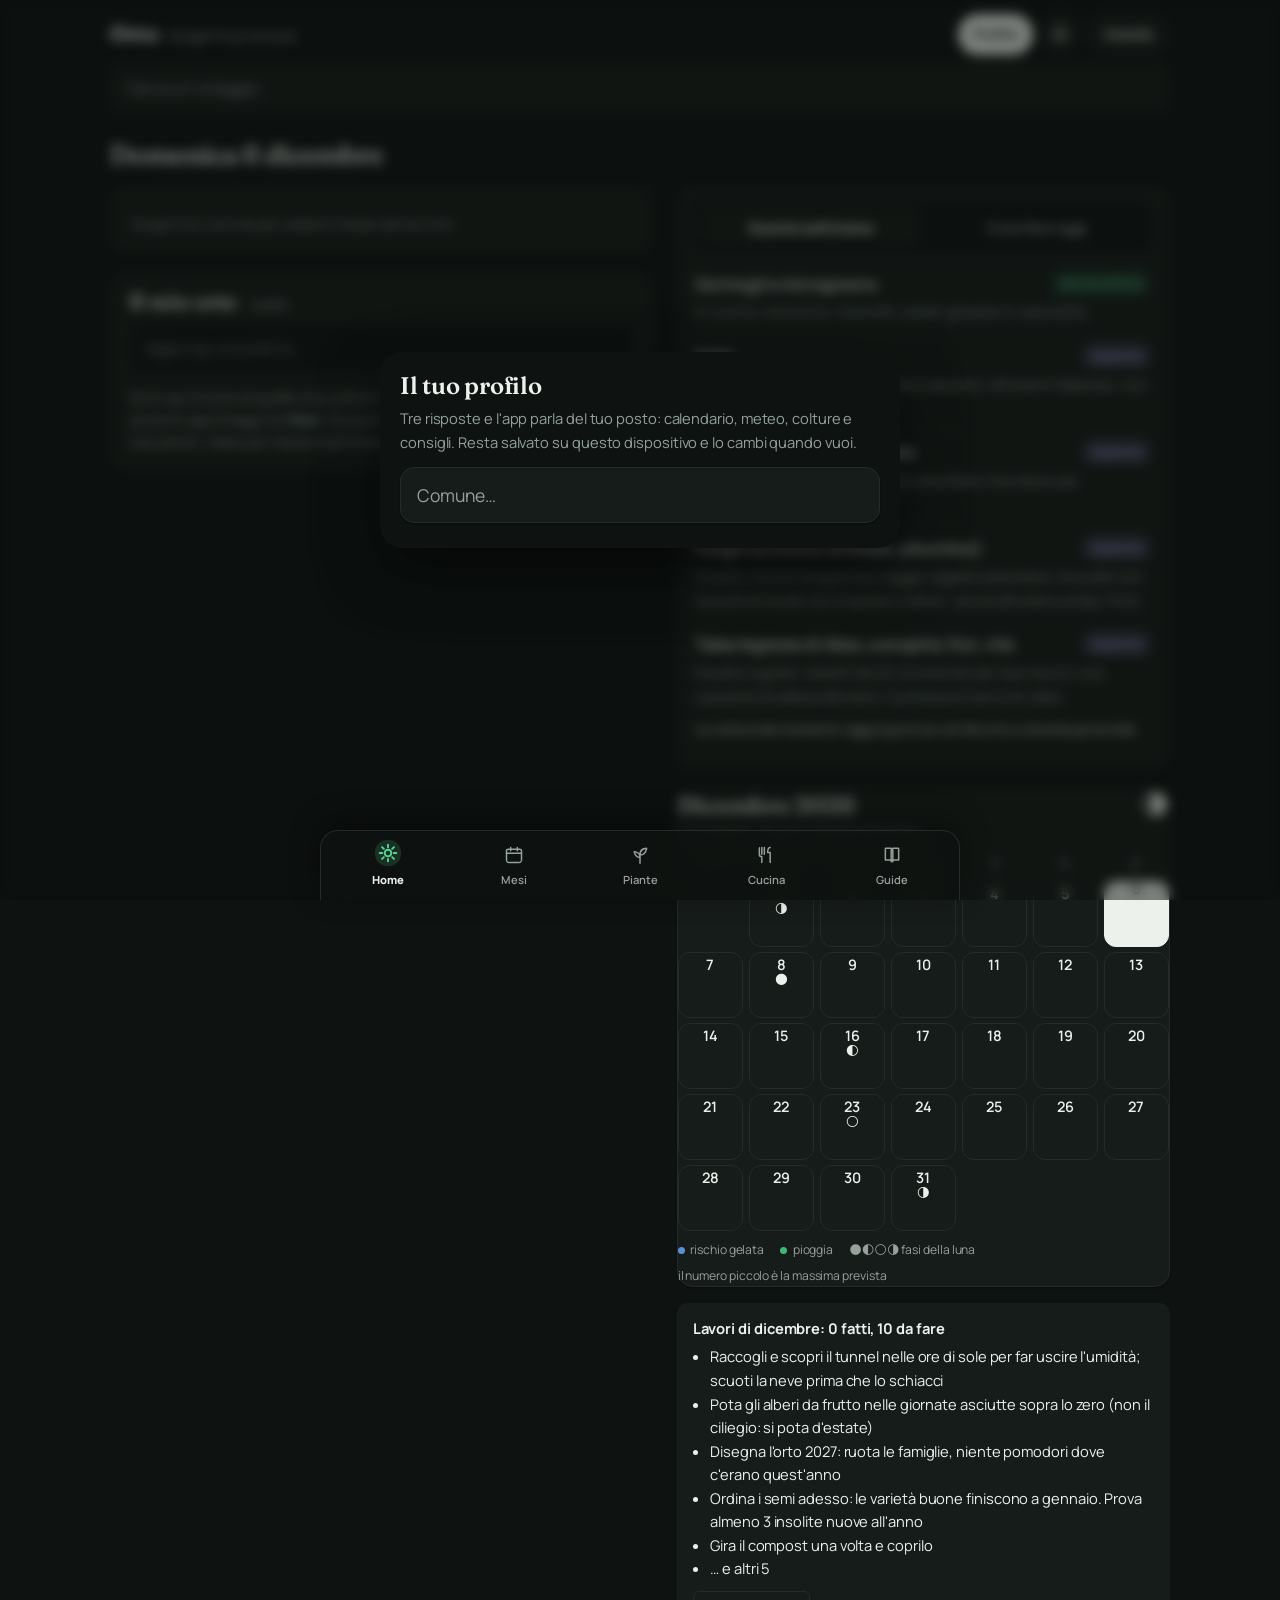
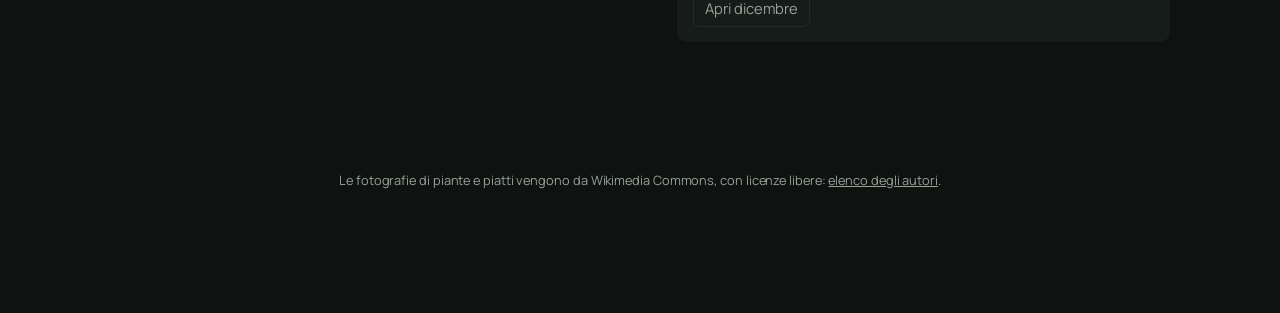
==== commit 932a2e98: "Cosa piantare: solo la barra verde a sinistra, senza sfondo; tema scuro predefinito" ====
--- a/index.html
+++ b/index.html
@@ -1,5 +1,5 @@
 <!DOCTYPE html>
-<html lang="it">
+<html lang="it" data-theme="dark">
 <head>
 <meta charset="utf-8">
 <meta name="viewport" content="width=device-width, initial-scale=1">
@@ -18,7 +18,7 @@
 <link href="https://fonts.googleapis.com/css2?family=Manrope:wght@400;500;600;700;800&display=swap" rel="stylesheet">
 <link rel="preconnect" href="https://fonts.gstatic.com" crossorigin>
 <link href="https://fonts.googleapis.com/css2?family=Fraunces:opsz,wght@9..144,400;9..144,600;9..144,800&family=Work+Sans:wght@400;500;600&display=swap" rel="stylesheet">
-<link rel="stylesheet" href="css/stile.css?v=202609092143">
+<link rel="stylesheet" href="css/stile.css?v=202609092150">
 </head>
 <body>
 
@@ -371,15 +371,15 @@
   <button data-nav="ricette"><svg viewBox="0 0 24 24"><path d="M4 3v8a3 3 0 0 0 3 3v7M7 3v8M10 3v8M17 3c-2 0-3 3-3 6h3v12"/></svg><span>Cucina</span></button>
   <button data-nav="guide"><svg viewBox="0 0 24 24"><path d="M4 4h6a3 3 0 0 1 3 3v13a2 2 0 0 0-2-2H4ZM20 4h-6a3 3 0 0 0-3 3v13a2 2 0 0 1 2-2h7Z"/></svg><span>Guide</span></button>
 </nav>
-<script src="js/mesi.js?v=202609092143"></script>
-<script src="js/ricette.js?v=202609092143"></script>
-<script src="js/schede.js?v=202609092143"></script>
-<script src="js/clima.js?v=202609092143"></script>
-<script src="js/semina.js?v=202609092143"></script>
-<script src="js/schede-extra.js?v=202609092143"></script>
-<script src="js/consigli.js?v=202609092143"></script>
-<script src="js/allevare.js?v=202609092143"></script>
-<script src="js/coltivare.js?v=202609092143"></script>
-<script src="js/app.js?v=202609092143"></script>
+<script src="js/mesi.js?v=202609092150"></script>
+<script src="js/ricette.js?v=202609092150"></script>
+<script src="js/schede.js?v=202609092150"></script>
+<script src="js/clima.js?v=202609092150"></script>
+<script src="js/semina.js?v=202609092150"></script>
+<script src="js/schede-extra.js?v=202609092150"></script>
+<script src="js/consigli.js?v=202609092150"></script>
+<script src="js/allevare.js?v=202609092150"></script>
+<script src="js/coltivare.js?v=202609092150"></script>
+<script src="js/app.js?v=202609092150"></script>
 </body>
 </html>
--- a/css/stile.css
+++ b/css/stile.css
@@ -634,7 +634,7 @@
 .orto-nota{margin:.9rem 0 0;font-size:.86rem;color:var(--muto);line-height:1.5;padding-top:.8rem;border-top:1px dashed var(--riga)}
 @media (max-width:640px){.orto-lista li{grid-template-columns:auto 1fr auto;grid-template-areas:"foto nome stella" "foto tag tag" "foto come come"}}
 /* ===================== mesi: accento verde su Cosa piantare ===================== */
-.blocco-piante{border-left:4px solid var(--verde);background:color-mix(in srgb,var(--verde) 6%,var(--scheda));border:1px solid color-mix(in srgb,var(--verde) 30%,var(--riga));border-left-width:4px;border-left-color:var(--verde);border-radius:var(--raggio);padding:.5rem 1rem .2rem;margin-top:.4rem}
+.blocco-piante{border-left:4px solid var(--verde);border-radius:4px;padding:.3rem 0 .2rem 1rem;margin-top:.4rem}
 .blocco-piante .filtri{margin:.4rem 0 .2rem}
 .blocco-piante .piante li:last-child{border-bottom:0}
 /* ===================== tema giorno / notte ===================== */
